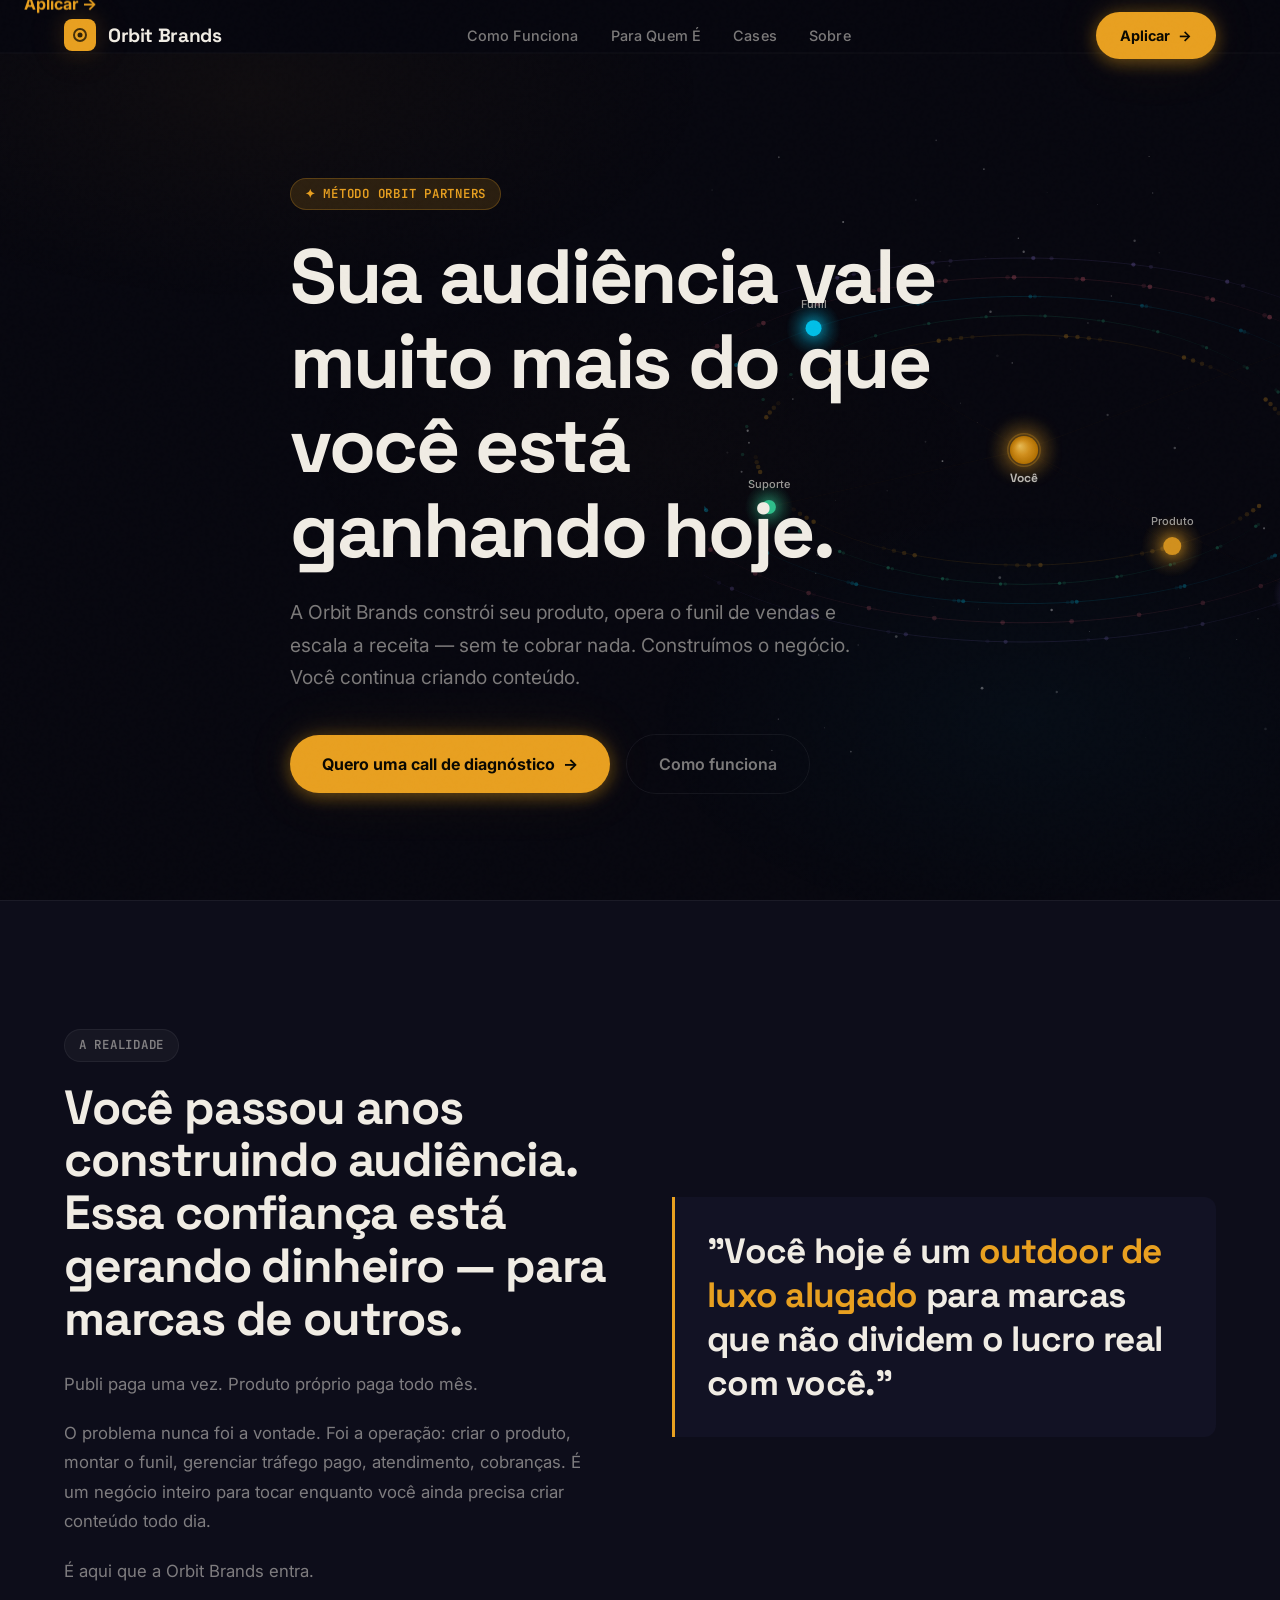
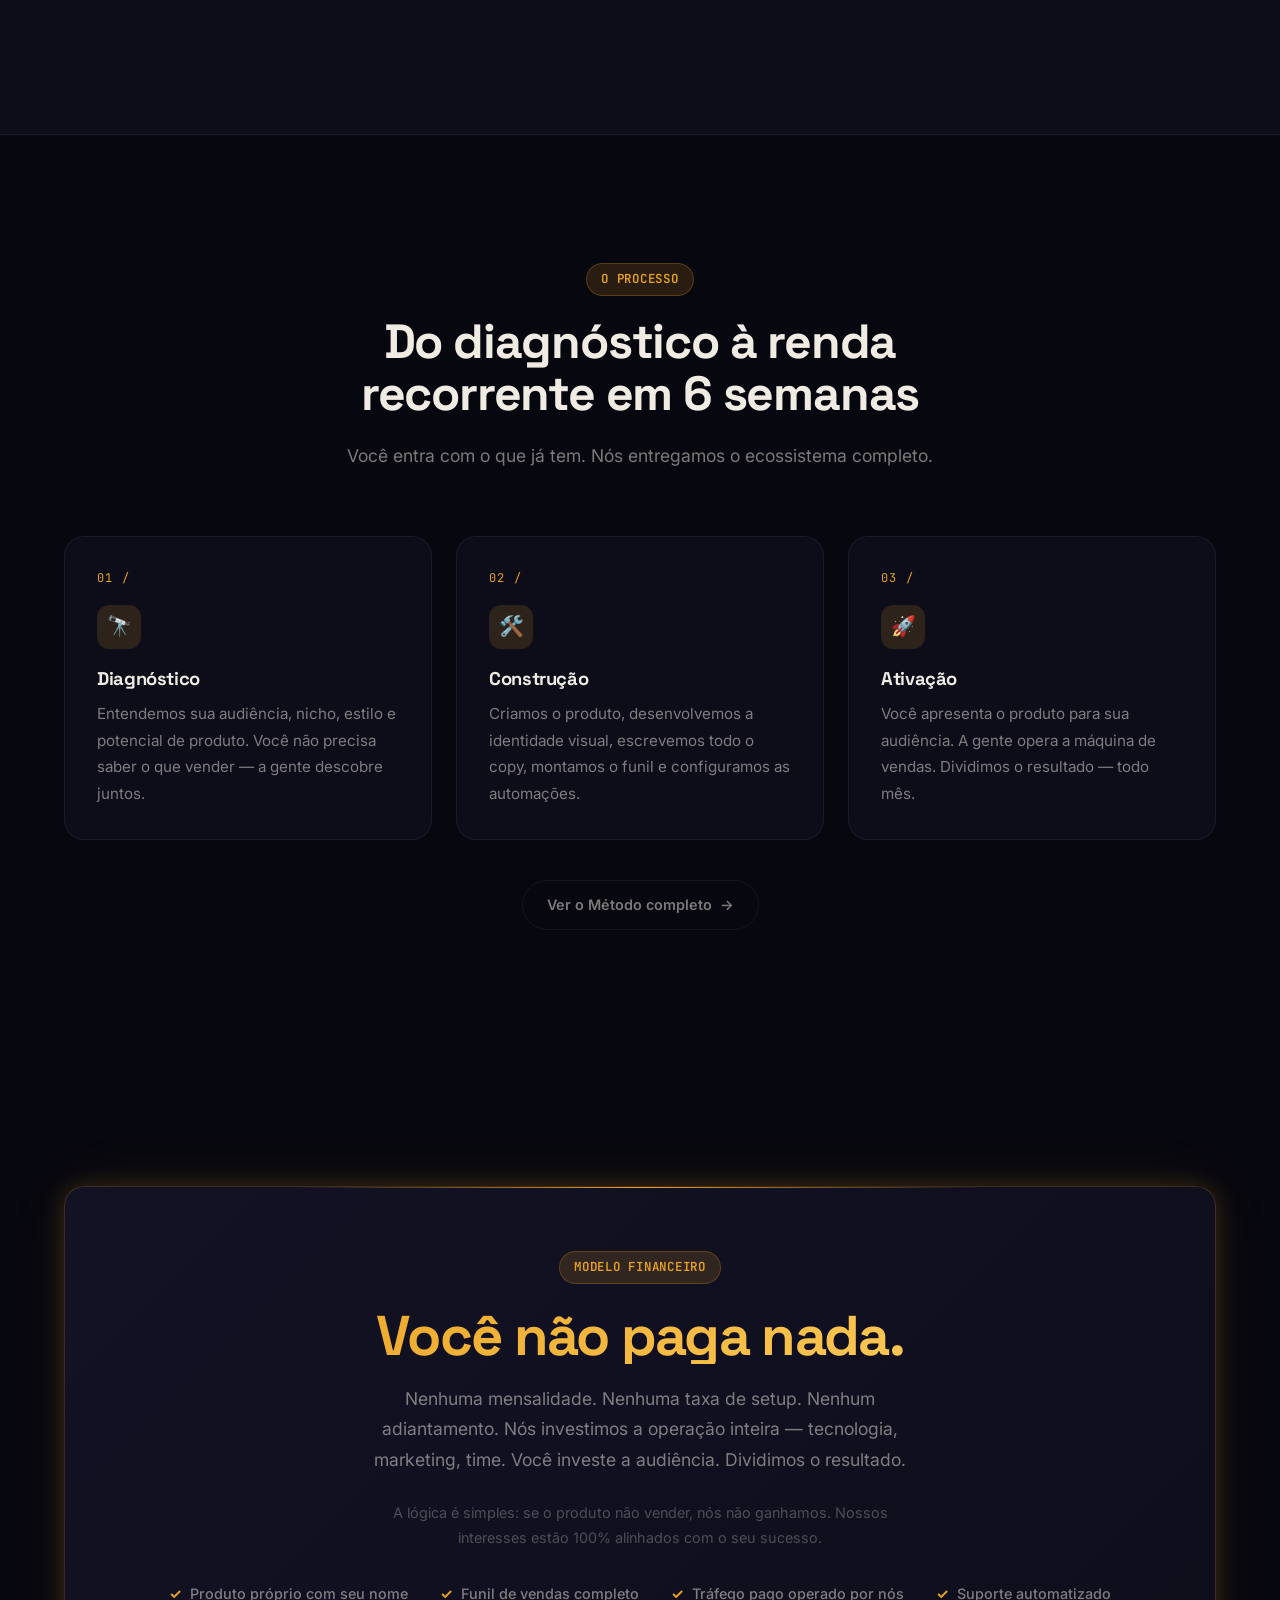
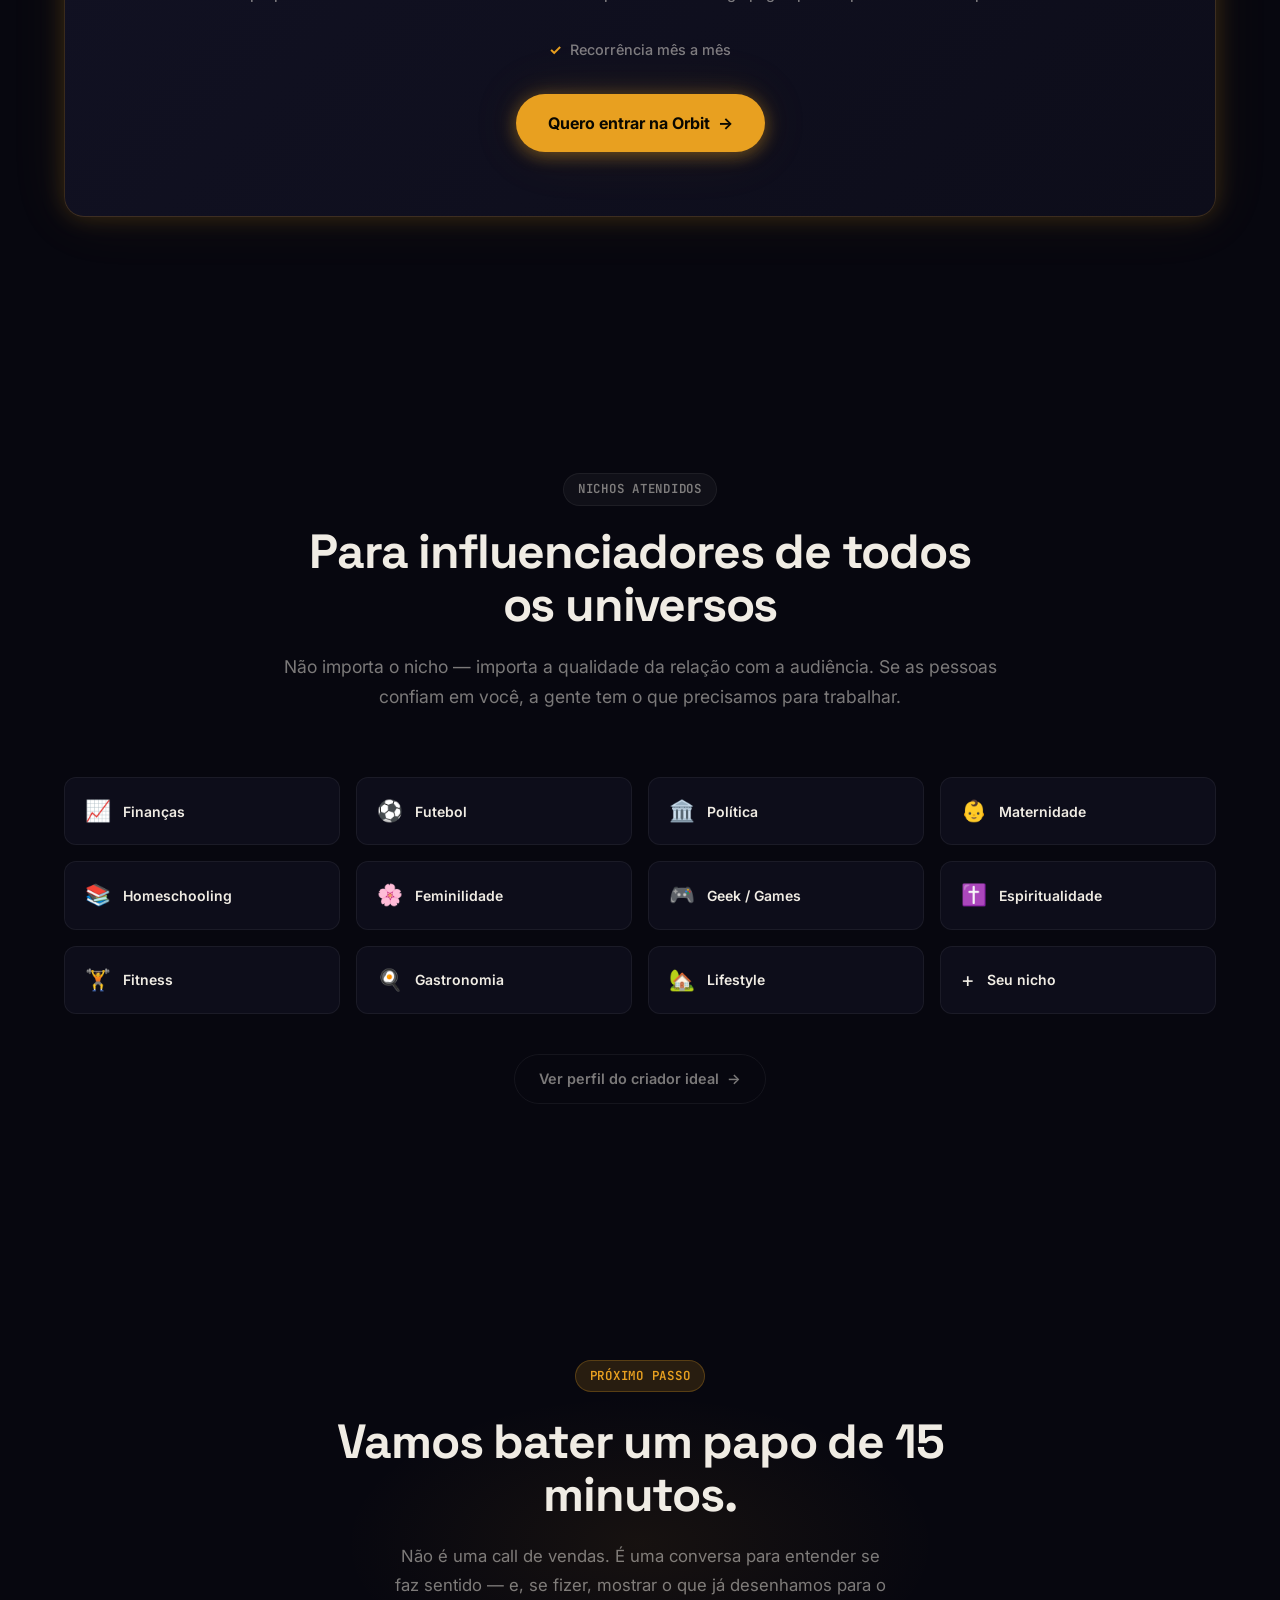
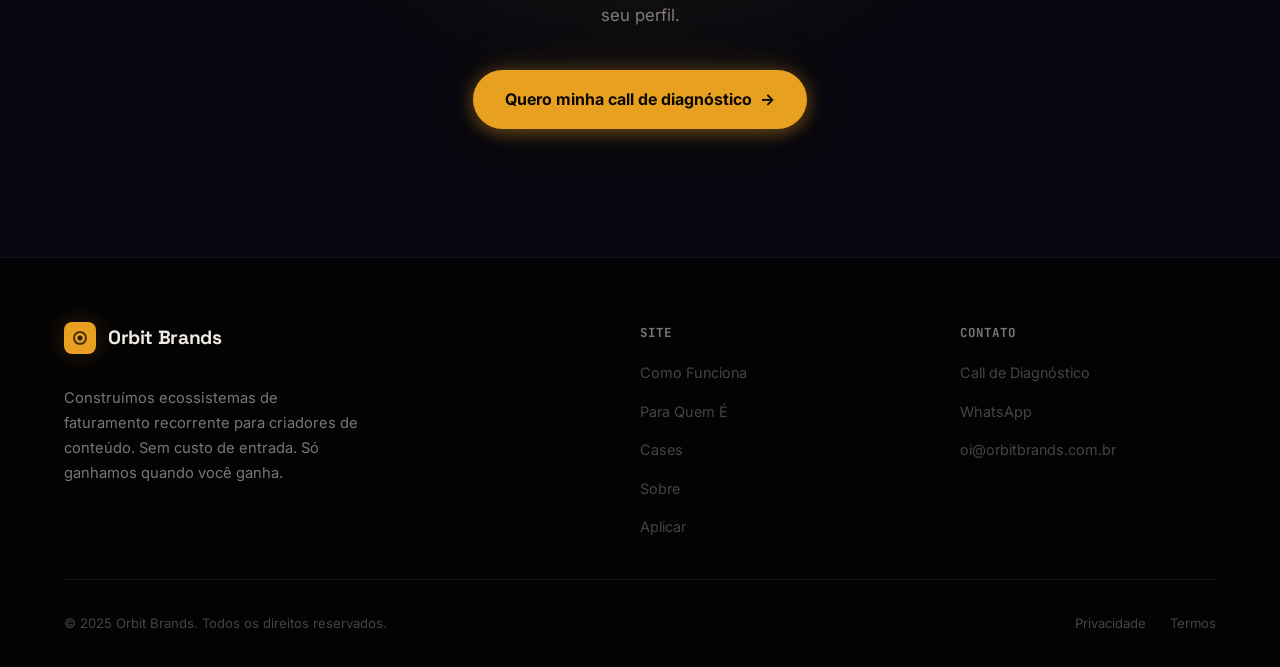
==== index.html @ 30faae79 "Initial commit: Orbit Brands website" ====
<!DOCTYPE html>
<html lang="pt-BR">
<head>
  <meta charset="UTF-8" />
  <meta name="viewport" content="width=device-width, initial-scale=1.0" />
  <title>Orbit Brands — Sua audiência virou um ecossistema de renda recorrente</title>
  <meta name="description" content="A Orbit Brands constrói o produto, opera o funil de vendas e escala sua receita — sem te cobrar nada. Só ganhamos quando você ganhar." />
  <link rel="stylesheet" href="assets/css/orbit.css" />
  <link rel="icon" type="image/svg+xml" href="data:image/svg+xml,%3Csvg xmlns='http://www.w3.org/2000/svg' viewBox='0 0 32 32'%3E%3Ccircle cx='16' cy='16' r='14' fill='%23e8a020'/%3E%3Ccircle cx='16' cy='16' r='7' fill='none' stroke='%230a0800' stroke-width='2'/%3E%3Ccircle cx='16' cy='16' r='3' fill='%230a0800'/%3E%3C/svg%3E" />
</head>
<body>

  <!-- ── Navigation ────────────────────────────────── -->
  <nav class="nav" role="navigation" aria-label="Navegação principal">
    <div class="nav__inner">
      <a href="index.html" class="nav__logo" aria-label="Orbit Brands">
        <div class="nav__logo-icon" aria-hidden="true"></div>
        Orbit Brands
      </a>

      <ul class="nav__links">
        <li><a href="como-funciona.html">Como Funciona</a></li>
        <li><a href="para-quem.html">Para Quem É</a></li>
        <li><a href="cases.html">Cases</a></li>
        <li><a href="sobre.html">Sobre</a></li>
      </ul>

      <div class="nav__cta">
        <a href="aplicacao.html" class="btn btn--primary btn--icon hide-mobile">
          Aplicar <span class="btn__arrow">→</span>
        </a>
        <button class="nav__burger" aria-label="Menu" aria-expanded="false">
          <span></span><span></span><span></span>
        </button>
      </div>
    </div>
  </nav>

  <!-- Mobile nav -->
  <nav class="nav__mobile" aria-label="Menu mobile">
    <a href="como-funciona.html">Como Funciona</a>
    <a href="para-quem.html">Para Quem É</a>
    <a href="cases.html">Cases</a>
    <a href="sobre.html">Sobre</a>
    <a href="aplicacao.html" style="color:var(--gold);font-weight:700;">Aplicar →</a>
  </nav>

  <!-- ── Hero ──────────────────────────────────────── -->
  <section class="hero" aria-labelledby="hero-heading">
    <canvas id="orbital-canvas" aria-hidden="true"></canvas>

    <div class="container">
      <div class="hero__content">
        <div class="hero__badge anim-float-1">
          <span class="badge badge--gold">✦ Método Orbit Partners</span>
        </div>

        <h1 id="hero-heading" class="anim-float-2">
          Sua audiência vale muito mais do que você está ganhando hoje.
        </h1>

        <p class="hero__sub anim-float-3">
          A Orbit Brands constrói seu produto, opera o funil de vendas e escala a receita — sem te cobrar nada. Construímos o negócio. Você continua criando conteúdo.
        </p>

        <div class="hero__cta anim-float-4">
          <a href="aplicacao.html" class="btn btn--primary btn--lg btn--icon">
            Quero uma call de diagnóstico <span class="btn__arrow">→</span>
          </a>
          <a href="como-funciona.html" class="btn btn--ghost btn--lg">
            Como funciona
          </a>
        </div>
      </div>
    </div>
  </section>

  <!-- ── Problema ───────────────────────────────────── -->
  <section class="section problem" aria-labelledby="problem-heading">
    <div class="container">
      <div class="problem__grid">
        <div class="problem__text reveal">
          <span class="badge badge--phase" style="margin-bottom:var(--sp-5);display:inline-flex;">A realidade</span>
          <h2 id="problem-heading">Você passou anos construindo audiência. Essa confiança está gerando dinheiro — para marcas de outros.</h2>
          <p style="margin-top:var(--sp-5);">Publi paga uma vez. Produto próprio paga todo mês.</p>
          <p>O problema nunca foi a vontade. Foi a operação: criar o produto, montar o funil, gerenciar tráfego pago, atendimento, cobranças. É um negócio inteiro para tocar enquanto você ainda precisa criar conteúdo todo dia.</p>
          <p>É aqui que a Orbit Brands entra.</p>
        </div>
        <div class="reveal reveal-delay-2">
          <blockquote class="problem__quote">
            "Você hoje é um <em>outdoor de luxo alugado</em> para marcas que não dividem o lucro real com você."
          </blockquote>
        </div>
      </div>
    </div>
  </section>

  <!-- ── Como funciona (3 passos) ──────────────────── -->
  <section class="section" aria-labelledby="steps-heading">
    <div class="container">
      <div class="section-header">
        <span class="badge badge--gold">O processo</span>
        <h2 id="steps-heading">Do diagnóstico à renda recorrente em 6 semanas</h2>
        <p>Você entra com o que já tem. Nós entregamos o ecossistema completo.</p>
      </div>

      <div class="steps__grid">
        <div class="step reveal">
          <span class="step__num">01 /</span>
          <div class="step__icon" aria-hidden="true">🔭</div>
          <h3>Diagnóstico</h3>
          <p>Entendemos sua audiência, nicho, estilo e potencial de produto. Você não precisa saber o que vender — a gente descobre juntos.</p>
        </div>
        <div class="step reveal reveal-delay-2">
          <span class="step__num">02 /</span>
          <div class="step__icon" aria-hidden="true">🛠️</div>
          <h3>Construção</h3>
          <p>Criamos o produto, desenvolvemos a identidade visual, escrevemos todo o copy, montamos o funil e configuramos as automações.</p>
        </div>
        <div class="step reveal reveal-delay-4">
          <span class="step__num">03 /</span>
          <div class="step__icon" aria-hidden="true">🚀</div>
          <h3>Ativação</h3>
          <p>Você apresenta o produto para sua audiência. A gente opera a máquina de vendas. Dividimos o resultado — todo mês.</p>
        </div>
      </div>

      <div style="text-align:center;margin-top:var(--sp-10);" class="reveal reveal-delay-3">
        <a href="como-funciona.html" class="btn btn--ghost btn--icon">
          Ver o Método completo <span class="btn__arrow">→</span>
        </a>
      </div>
    </div>
  </section>

  <!-- ── Modelo Zero ────────────────────────────────── -->
  <section class="section" aria-labelledby="model-heading">
    <div class="container">
      <div class="modelo-card reveal">
        <span class="badge badge--gold" style="margin-bottom:var(--sp-6);display:inline-flex;">Modelo financeiro</span>
        <div class="modelo-card__big gradient-text" id="model-heading">
          Você não paga nada.
        </div>
        <p>Nenhuma mensalidade. Nenhuma taxa de setup. Nenhum adiantamento. Nós investimos a operação inteira — tecnologia, marketing, time. Você investe a audiência. Dividimos o resultado.</p>
        <p style="color:var(--color-subtle);font-size:0.9rem;margin-top:var(--sp-3);">A lógica é simples: se o produto não vender, nós não ganhamos. Nossos interesses estão 100% alinhados com o seu sucesso.</p>

        <div class="modelo-card__items">
          <div class="modelo-item">Produto próprio com seu nome</div>
          <div class="modelo-item">Funil de vendas completo</div>
          <div class="modelo-item">Tráfego pago operado por nós</div>
          <div class="modelo-item">Suporte automatizado</div>
          <div class="modelo-item">Recorrência mês a mês</div>
        </div>

        <div style="margin-top:var(--sp-8);">
          <a href="aplicacao.html" class="btn btn--primary btn--lg btn--icon">
            Quero entrar na Orbit <span class="btn__arrow">→</span>
          </a>
        </div>
      </div>
    </div>
  </section>

  <!-- ── Nichos ─────────────────────────────────────── -->
  <section class="section" aria-labelledby="nichos-heading">
    <div class="container">
      <div class="section-header">
        <span class="badge badge--phase">Nichos atendidos</span>
        <h2 id="nichos-heading">Para influenciadores de todos os universos</h2>
        <p>Não importa o nicho — importa a qualidade da relação com a audiência. Se as pessoas confiam em você, a gente tem o que precisamos para trabalhar.</p>
      </div>

      <div class="nichos__grid">
        <div class="nicho reveal"><span class="nicho__icon">📈</span><span class="nicho__name">Finanças</span></div>
        <div class="nicho reveal reveal-delay-1"><span class="nicho__icon">⚽</span><span class="nicho__name">Futebol</span></div>
        <div class="nicho reveal reveal-delay-2"><span class="nicho__icon">🏛️</span><span class="nicho__name">Política</span></div>
        <div class="nicho reveal reveal-delay-3"><span class="nicho__icon">👶</span><span class="nicho__name">Maternidade</span></div>
        <div class="nicho reveal"><span class="nicho__icon">📚</span><span class="nicho__name">Homeschooling</span></div>
        <div class="nicho reveal reveal-delay-1"><span class="nicho__icon">🌸</span><span class="nicho__name">Feminilidade</span></div>
        <div class="nicho reveal reveal-delay-2"><span class="nicho__icon">🎮</span><span class="nicho__name">Geek / Games</span></div>
        <div class="nicho reveal reveal-delay-3"><span class="nicho__icon">✝️</span><span class="nicho__name">Espiritualidade</span></div>
        <div class="nicho reveal"><span class="nicho__icon">🏋️</span><span class="nicho__name">Fitness</span></div>
        <div class="nicho reveal reveal-delay-1"><span class="nicho__icon">🍳</span><span class="nicho__name">Gastronomia</span></div>
        <div class="nicho reveal reveal-delay-2"><span class="nicho__icon">🏡</span><span class="nicho__name">Lifestyle</span></div>
        <div class="nicho reveal reveal-delay-3"><span class="nicho__icon">+</span><span class="nicho__name">Seu nicho</span></div>
      </div>

      <div style="text-align:center;margin-top:var(--sp-10);" class="reveal">
        <a href="para-quem.html" class="btn btn--ghost btn--icon">
          Ver perfil do criador ideal <span class="btn__arrow">→</span>
        </a>
      </div>
    </div>
  </section>

  <!-- ── CTA Final ──────────────────────────────────── -->
  <section class="cta-section" aria-labelledby="cta-heading">
    <div class="container">
      <div class="reveal">
        <span class="badge badge--gold" style="margin-bottom:var(--sp-6);display:inline-flex;">Próximo passo</span>
        <h2 id="cta-heading">Vamos bater um papo de 15 minutos.</h2>
        <p>Não é uma call de vendas. É uma conversa para entender se faz sentido — e, se fizer, mostrar o que já desenhamos para o seu perfil.</p>
        <a href="aplicacao.html" class="btn btn--primary btn--lg btn--icon">
          Quero minha call de diagnóstico <span class="btn__arrow">→</span>
        </a>
      </div>
    </div>
  </section>

  <!-- ── Footer ─────────────────────────────────────── -->
  <footer class="footer" role="contentinfo">
    <div class="container">
      <div class="footer__grid">
        <div class="footer__brand">
          <a href="index.html" class="nav__logo" style="margin-bottom:var(--sp-4);display:inline-flex;">
            <div class="nav__logo-icon" aria-hidden="true"></div>
            Orbit Brands
          </a>
          <p>Construímos ecossistemas de faturamento recorrente para criadores de conteúdo. Sem custo de entrada. Só ganhamos quando você ganha.</p>
        </div>
        <div>
          <p class="footer__col-title">Site</p>
          <ul class="footer__links">
            <li><a href="como-funciona.html">Como Funciona</a></li>
            <li><a href="para-quem.html">Para Quem É</a></li>
            <li><a href="cases.html">Cases</a></li>
            <li><a href="sobre.html">Sobre</a></li>
            <li><a href="aplicacao.html">Aplicar</a></li>
          </ul>
        </div>
        <div>
          <p class="footer__col-title">Contato</p>
          <ul class="footer__links">
            <li><a href="aplicacao.html">Call de Diagnóstico</a></li>
            <li><a href="https://wa.me/5511999999999" target="_blank" rel="noopener">WhatsApp</a></li>
            <li><a href="mailto:oi@orbitbrands.com.br">oi@orbitbrands.com.br</a></li>
          </ul>
        </div>
      </div>

      <div class="footer__bottom">
        <p class="footer__copy">© 2025 Orbit Brands. Todos os direitos reservados.</p>
        <div class="footer__legal">
          <a href="#">Privacidade</a>
          <a href="#">Termos</a>
        </div>
      </div>
    </div>
  </footer>

  <script src="assets/js/orbit.js"></script>
  <script src="assets/js/orbital-diagram.js"></script>
</body>
</html>
---- assets/css/orbit.css ----
/* ============================================================
   ORBIT BRANDS — Design System
   Premium dark space aesthetic
   ============================================================ */

@import url('https://fonts.googleapis.com/css2?family=Space+Grotesk:wght@400;500;600;700;800&family=Inter:wght@400;500;600&family=JetBrains+Mono:wght@400;500&display=swap');

/* ── CSS Variables ─────────────────────────────────────── */
:root {
  /* Colors */
  --color-void:       #030306;
  --color-bg:         #07070f;
  --color-surface:    #0d0d1a;
  --color-surface-2:  #121224;
  --color-border:     rgba(255,255,255,0.06);
  --color-border-hover: rgba(255,255,255,0.12);

  --color-text:       #f0ece4;
  --color-muted:      rgba(240,236,228,0.50);
  --color-subtle:     rgba(240,236,228,0.28);

  /* Accents */
  --gold:             #e8a020;
  --gold-dim:         rgba(232,160,32,0.15);
  --gold-glow:        rgba(232,160,32,0.25);
  --cyan:             #00d4ff;
  --cyan-dim:         rgba(0,212,255,0.10);

  /* Typography */
  --font-display:     'Space Grotesk', sans-serif;
  --font-body:        'Inter', sans-serif;
  --font-mono:        'JetBrains Mono', monospace;

  /* Spacing */
  --sp-1: 4px;
  --sp-2: 8px;
  --sp-3: 12px;
  --sp-4: 16px;
  --sp-5: 20px;
  --sp-6: 24px;
  --sp-8: 32px;
  --sp-10: 40px;
  --sp-12: 48px;
  --sp-16: 64px;
  --sp-20: 80px;
  --sp-24: 96px;
  --sp-32: 128px;

  /* Radius */
  --r-sm: 6px;
  --r-md: 12px;
  --r-lg: 20px;
  --r-full: 9999px;

  /* Shadows */
  --shadow-sm:  0 1px 3px rgba(0,0,0,0.5), 0 1px 2px rgba(0,0,0,0.4);
  --shadow-md:  0 4px 20px rgba(0,0,0,0.6), 0 2px 6px rgba(0,0,0,0.4);
  --shadow-lg:  0 20px 60px rgba(0,0,0,0.7), 0 8px 20px rgba(0,0,0,0.5);
  --shadow-gold: 0 0 24px rgba(232,160,32,0.20), 0 0 60px rgba(232,160,32,0.08);
  --shadow-cyan: 0 0 20px rgba(0,212,255,0.15);

  /* Transitions */
  --ease-out:    cubic-bezier(0.0, 0.0, 0.2, 1);
  --ease-in-out: cubic-bezier(0.4, 0, 0.2, 1);
  --ease-spring: cubic-bezier(0.34, 1.56, 0.64, 1);
  --t-fast:  150ms var(--ease-in-out);
  --t-base:  250ms var(--ease-in-out);
  --t-slow:  400ms var(--ease-out);

  /* Layout */
  --container: 1200px;
  --nav-h: 72px;
}

/* ── Reset ─────────────────────────────────────────────── */
*, *::before, *::after { box-sizing: border-box; margin: 0; padding: 0; }

html {
  scroll-behavior: smooth;
  -webkit-font-smoothing: antialiased;
  -moz-osx-font-smoothing: grayscale;
}

body {
  font-family: var(--font-body);
  font-size: 16px;
  line-height: 1.65;
  color: var(--color-text);
  background: var(--color-bg);
  overflow-x: hidden;
  min-height: 100vh;
}

/* Custom Scrollbar */
::-webkit-scrollbar { width: 6px; }
::-webkit-scrollbar-track { background: var(--color-bg); }
::-webkit-scrollbar-thumb { background: rgba(232,160,32,0.30); border-radius: var(--r-full); }
::-webkit-scrollbar-thumb:hover { background: rgba(232,160,32,0.50); }

/* Selection */
::selection { background: var(--gold-dim); color: var(--gold); }

/* ── Grain Texture ─────────────────────────────────────── */
body::before {
  content: '';
  position: fixed;
  inset: 0;
  background-image: url("data:image/svg+xml,%3Csvg viewBox='0 0 256 256' xmlns='http://www.w3.org/2000/svg'%3E%3Cfilter id='n'%3E%3CfeTurbulence type='fractalNoise' baseFrequency='0.85' numOctaves='4' stitchTiles='stitch'/%3E%3C/filter%3E%3Crect width='100%25' height='100%25' filter='url(%23n)' opacity='0.035'/%3E%3C/svg%3E");
  pointer-events: none;
  z-index: 9999;
  opacity: 0.4;
}

/* Ambient mesh background */
body::after {
  content: '';
  position: fixed;
  inset: 0;
  background:
    radial-gradient(ellipse 60% 40% at 20% 10%, rgba(232,160,32,0.04) 0%, transparent 60%),
    radial-gradient(ellipse 50% 40% at 80% 80%, rgba(0,212,255,0.03) 0%, transparent 60%),
    radial-gradient(ellipse 40% 30% at 50% 50%, rgba(232,160,32,0.02) 0%, transparent 70%);
  pointer-events: none;
  z-index: 0;
}

/* ── Typography ────────────────────────────────────────── */
h1, h2, h3, h4, h5 {
  font-family: var(--font-display);
  font-weight: 700;
  line-height: 1.10;
  letter-spacing: -0.02em;
  color: var(--color-text);
}

h1 { font-size: clamp(2.4rem, 5.5vw, 4.5rem); letter-spacing: -0.03em; }
h2 { font-size: clamp(1.8rem, 4vw, 3rem); letter-spacing: -0.025em; }
h3 { font-size: clamp(1.3rem, 2.5vw, 1.75rem); }
h4 { font-size: 1.125rem; font-weight: 600; }

p { color: var(--color-muted); line-height: 1.75; }

a { color: inherit; text-decoration: none; }

/* ── Layout Utilities ──────────────────────────────────── */
.container {
  max-width: var(--container);
  margin: 0 auto;
  padding: 0 var(--sp-6);
}

@media (max-width: 640px) {
  .container { padding: 0 var(--sp-4); }
}

.section {
  padding: var(--sp-32) 0;
  position: relative;
  z-index: 1;
}

.section--lg { padding: calc(var(--sp-32) * 1.5) 0; }

.text-center { text-align: center; }
.text-gold { color: var(--gold); }
.text-cyan { color: var(--cyan); }
.text-muted { color: var(--color-muted); }

/* ── Navigation ────────────────────────────────────────── */
.nav {
  position: fixed;
  top: 0;
  left: 0;
  right: 0;
  z-index: 1000;
  height: var(--nav-h);
  display: flex;
  align-items: center;
  transition: background var(--t-slow), border-color var(--t-slow), backdrop-filter var(--t-slow);
  border-bottom: 1px solid transparent;
}

.nav.scrolled {
  background: rgba(7,7,15,0.85);
  backdrop-filter: blur(20px) saturate(180%);
  -webkit-backdrop-filter: blur(20px) saturate(180%);
  border-color: var(--color-border);
}

.nav__inner {
  display: flex;
  align-items: center;
  justify-content: space-between;
  width: 100%;
  max-width: var(--container);
  margin: 0 auto;
  padding: 0 var(--sp-6);
}

.nav__logo {
  display: flex;
  align-items: center;
  gap: var(--sp-3);
  font-family: var(--font-display);
  font-weight: 800;
  font-size: 1.2rem;
  letter-spacing: -0.02em;
  color: var(--color-text);
  transition: opacity var(--t-fast);
}

.nav__logo:hover { opacity: 0.8; }

.nav__logo-icon {
  width: 32px;
  height: 32px;
  background: var(--gold);
  border-radius: 8px;
  display: flex;
  align-items: center;
  justify-content: center;
  box-shadow: var(--shadow-gold);
  position: relative;
  overflow: hidden;
}

.nav__logo-icon::after {
  content: '';
  position: absolute;
  width: 14px;
  height: 14px;
  border: 2px solid rgba(0,0,0,0.7);
  border-radius: 50%;
  top: 50%;
  left: 50%;
  transform: translate(-50%, -50%);
}

.nav__logo-icon::before {
  content: '';
  position: absolute;
  width: 5px;
  height: 5px;
  background: rgba(0,0,0,0.8);
  border-radius: 50%;
  top: 50%;
  left: 50%;
  transform: translate(-50%, -50%);
  z-index: 1;
}

.nav__links {
  display: flex;
  align-items: center;
  gap: var(--sp-8);
  list-style: none;
}

@media (max-width: 768px) {
  .nav__links { display: none; }
}

.nav__links a {
  font-size: 0.9rem;
  font-weight: 500;
  color: var(--color-muted);
  transition: color var(--t-fast);
  letter-spacing: 0.01em;
}

.nav__links a:hover { color: var(--color-text); }
.nav__links a.active { color: var(--color-text); }

.nav__cta {
  display: flex;
  align-items: center;
  gap: var(--sp-4);
}

/* Mobile menu toggle */
.nav__burger {
  display: none;
  flex-direction: column;
  gap: 5px;
  cursor: pointer;
  padding: var(--sp-2);
  background: none;
  border: none;
}

.nav__burger span {
  display: block;
  width: 22px;
  height: 2px;
  background: var(--color-text);
  border-radius: var(--r-full);
  transition: all var(--t-base);
}

@media (max-width: 768px) {
  .nav__burger { display: flex; }
}

/* Mobile nav */
.nav__mobile {
  position: fixed;
  top: var(--nav-h);
  left: 0;
  right: 0;
  background: rgba(7,7,15,0.98);
  backdrop-filter: blur(20px);
  border-bottom: 1px solid var(--color-border);
  padding: var(--sp-6);
  display: flex;
  flex-direction: column;
  gap: var(--sp-4);
  z-index: 999;
  transform: translateY(-105%);
  transition: transform var(--t-base);
}

.nav__mobile.open { transform: translateY(0); }

.nav__mobile a {
  font-size: 1rem;
  font-weight: 500;
  color: var(--color-muted);
  padding: var(--sp-3) 0;
  border-bottom: 1px solid var(--color-border);
  transition: color var(--t-fast);
}

.nav__mobile a:last-child { border-bottom: none; }
.nav__mobile a:hover { color: var(--color-text); }

/* ── Buttons ───────────────────────────────────────────── */
.btn {
  display: inline-flex;
  align-items: center;
  gap: var(--sp-2);
  padding: 12px 24px;
  border-radius: var(--r-full);
  font-family: var(--font-body);
  font-size: 0.9rem;
  font-weight: 600;
  cursor: pointer;
  border: none;
  text-decoration: none;
  transition: all var(--t-base);
  white-space: nowrap;
  position: relative;
  overflow: hidden;
}

.btn::after {
  content: '';
  position: absolute;
  inset: 0;
  background: rgba(255,255,255,0);
  transition: background var(--t-fast);
}

.btn:hover::after { background: rgba(255,255,255,0.05); }

.btn--primary {
  background: var(--gold);
  color: #0a0800;
  font-weight: 700;
  box-shadow: var(--shadow-gold), 0 4px 16px rgba(232,160,32,0.30);
}

.btn--primary:hover {
  transform: translateY(-1px);
  box-shadow: var(--shadow-gold), 0 8px 28px rgba(232,160,32,0.40);
}

.btn--primary:active { transform: translateY(0); }

.btn--ghost {
  background: transparent;
  color: var(--color-muted);
  border: 1px solid var(--color-border);
}

.btn--ghost:hover {
  color: var(--color-text);
  border-color: var(--color-border-hover);
  background: rgba(255,255,255,0.03);
}

.btn--lg {
  padding: 16px 32px;
  font-size: 1rem;
  border-radius: var(--r-full);
}

.btn--icon {
  display: inline-flex;
  align-items: center;
  gap: 8px;
}

.btn__arrow {
  display: inline-block;
  transition: transform var(--t-base);
}

.btn:hover .btn__arrow { transform: translateX(4px); }

/* ── Tags / Badges ─────────────────────────────────────── */
.badge {
  display: inline-flex;
  align-items: center;
  gap: var(--sp-2);
  padding: 5px 14px;
  border-radius: var(--r-full);
  font-size: 0.78rem;
  font-weight: 600;
  letter-spacing: 0.06em;
  text-transform: uppercase;
  font-family: var(--font-mono);
}

.badge--gold {
  background: var(--gold-dim);
  color: var(--gold);
  border: 1px solid rgba(232,160,32,0.25);
}

.badge--cyan {
  background: var(--cyan-dim);
  color: var(--cyan);
  border: 1px solid rgba(0,212,255,0.20);
}

.badge--phase {
  background: rgba(255,255,255,0.04);
  color: var(--color-muted);
  border: 1px solid var(--color-border);
}

/* ── Cards ─────────────────────────────────────────────── */
.card {
  background: var(--color-surface);
  border: 1px solid var(--color-border);
  border-radius: var(--r-lg);
  padding: var(--sp-8);
  position: relative;
  overflow: hidden;
  transition: all var(--t-base);
}

.card::before {
  content: '';
  position: absolute;
  inset: 0;
  background: linear-gradient(135deg, rgba(255,255,255,0.02) 0%, transparent 60%);
  pointer-events: none;
}

.card:hover {
  border-color: var(--color-border-hover);
  transform: translateY(-2px);
  box-shadow: var(--shadow-md);
}

.card--gold:hover {
  border-color: rgba(232,160,32,0.25);
  box-shadow: var(--shadow-gold);
}

/* ── Section Headers ───────────────────────────────────── */
.section-header {
  text-align: center;
  max-width: 720px;
  margin: 0 auto var(--sp-16);
}

.section-header .badge {
  margin-bottom: var(--sp-5);
}

.section-header h2 { margin-bottom: var(--sp-5); }
.section-header p { font-size: 1.1rem; }

/* ── Divider ───────────────────────────────────────────── */
.divider {
  border: none;
  border-top: 1px solid var(--color-border);
  margin: 0;
}

/* ── Gradient Text ─────────────────────────────────────── */
.gradient-text {
  background: linear-gradient(135deg, var(--gold) 0%, #ffd060 50%, var(--gold) 100%);
  -webkit-background-clip: text;
  -webkit-text-fill-color: transparent;
  background-clip: text;
  background-size: 200% auto;
}

.gradient-text-cyan {
  background: linear-gradient(135deg, var(--cyan) 0%, #80eeff 100%);
  -webkit-background-clip: text;
  -webkit-text-fill-color: transparent;
  background-clip: text;
}

/* ── Hero Section ──────────────────────────────────────── */
.hero {
  min-height: 100svh;
  display: flex;
  align-items: center;
  padding-top: var(--nav-h);
  overflow: hidden;
  position: relative;
  z-index: 1;
}

.hero__content {
  max-width: 700px;
  position: relative;
  z-index: 2;
}

.hero__badge {
  margin-bottom: var(--sp-6);
}

.hero h1 {
  margin-bottom: var(--sp-6);
  font-size: clamp(2.8rem, 6vw, 5rem);
}

.hero__sub {
  font-size: clamp(1rem, 2vw, 1.2rem);
  color: var(--color-muted);
  margin-bottom: var(--sp-10);
  max-width: 580px;
  line-height: 1.7;
}

.hero__cta {
  display: flex;
  align-items: center;
  gap: var(--sp-4);
  flex-wrap: wrap;
}

/* ── Canvas orbital ────────────────────────────────────── */
#orbital-canvas {
  position: absolute;
  right: -5%;
  top: 50%;
  transform: translateY(-50%);
  width: clamp(400px, 50vw, 700px);
  height: clamp(400px, 50vw, 700px);
  z-index: 1;
  opacity: 0.9;
}

@media (max-width: 1024px) {
  #orbital-canvas {
    right: -20%;
    opacity: 0.35;
    width: 500px;
    height: 500px;
  }

  .hero__content { max-width: 100%; }
}

@media (max-width: 640px) {
  #orbital-canvas { right: -40%; }
}

/* ── Scroll Reveal ─────────────────────────────────────── */
.reveal {
  opacity: 0;
  transform: translateY(32px);
  transition: opacity 0.7s var(--ease-out), transform 0.7s var(--ease-out);
}

.reveal.visible {
  opacity: 1;
  transform: translateY(0);
}

.reveal-delay-1 { transition-delay: 80ms; }
.reveal-delay-2 { transition-delay: 160ms; }
.reveal-delay-3 { transition-delay: 240ms; }
.reveal-delay-4 { transition-delay: 320ms; }
.reveal-delay-5 { transition-delay: 400ms; }

/* ── Problem Section ───────────────────────────────────── */
.problem {
  background: var(--color-surface);
  border-top: 1px solid var(--color-border);
  border-bottom: 1px solid var(--color-border);
}

.problem__grid {
  display: grid;
  grid-template-columns: 1fr 1fr;
  gap: var(--sp-16);
  align-items: center;
}

@media (max-width: 768px) {
  .problem__grid { grid-template-columns: 1fr; gap: var(--sp-10); }
}

.problem__text h2 { margin-bottom: var(--sp-6); }
.problem__text p { margin-bottom: var(--sp-5); font-size: 1.05rem; }

.problem__quote {
  font-family: var(--font-display);
  font-size: clamp(1.5rem, 3vw, 2.2rem);
  font-weight: 700;
  line-height: 1.25;
  color: var(--color-text);
  letter-spacing: -0.02em;
  padding: var(--sp-8);
  border-left: 3px solid var(--gold);
  background: var(--color-surface-2);
  border-radius: 0 var(--r-md) var(--r-md) 0;
}

.problem__quote em {
  font-style: normal;
  color: var(--gold);
}

/* ── Steps / How it works ──────────────────────────────── */
.steps__grid {
  display: grid;
  grid-template-columns: repeat(3, 1fr);
  gap: var(--sp-6);
}

@media (max-width: 768px) {
  .steps__grid { grid-template-columns: 1fr; }
}

.step {
  background: var(--color-surface);
  border: 1px solid var(--color-border);
  border-radius: var(--r-lg);
  padding: var(--sp-8);
  position: relative;
  overflow: hidden;
  transition: all var(--t-base);
}

.step::before {
  content: '';
  position: absolute;
  top: 0;
  left: 0;
  right: 0;
  height: 1px;
  background: linear-gradient(90deg, transparent, var(--gold-glow), transparent);
  opacity: 0;
  transition: opacity var(--t-base);
}

.step:hover { border-color: rgba(232,160,32,0.20); transform: translateY(-3px); }
.step:hover::before { opacity: 1; }

.step__num {
  font-family: var(--font-mono);
  font-size: 0.75rem;
  color: var(--gold);
  letter-spacing: 0.1em;
  margin-bottom: var(--sp-4);
  display: block;
}

.step__icon {
  width: 44px;
  height: 44px;
  border-radius: var(--r-md);
  background: var(--gold-dim);
  display: flex;
  align-items: center;
  justify-content: center;
  margin-bottom: var(--sp-5);
  font-size: 20px;
}

.step h3 { font-size: 1.15rem; margin-bottom: var(--sp-3); }
.step p { font-size: 0.95rem; }

/* ── Modelo Zero / Financial Model ────────────────────── */
.modelo-card {
  background: linear-gradient(135deg, var(--color-surface-2) 0%, var(--color-surface) 100%);
  border: 1px solid rgba(232,160,32,0.20);
  border-radius: var(--r-lg);
  padding: var(--sp-16) var(--sp-20);
  text-align: center;
  position: relative;
  overflow: hidden;
  box-shadow: var(--shadow-gold);
}

@media (max-width: 768px) {
  .modelo-card { padding: var(--sp-10) var(--sp-6); }
}

.modelo-card::before {
  content: '';
  position: absolute;
  top: 0; left: 50%;
  transform: translateX(-50%);
  width: 60%;
  height: 1px;
  background: linear-gradient(90deg, transparent, var(--gold), transparent);
}

.modelo-card__big {
  font-family: var(--font-display);
  font-size: clamp(2rem, 5vw, 3.5rem);
  font-weight: 800;
  letter-spacing: -0.03em;
  line-height: 1;
  margin-bottom: var(--sp-5);
}

.modelo-card p { font-size: 1.1rem; max-width: 560px; margin: 0 auto var(--sp-6); }

.modelo-card__items {
  display: flex;
  justify-content: center;
  gap: var(--sp-8);
  flex-wrap: wrap;
  margin-top: var(--sp-8);
}

.modelo-item {
  display: flex;
  align-items: center;
  gap: var(--sp-2);
  font-size: 0.9rem;
  font-weight: 500;
  color: var(--color-muted);
}

.modelo-item::before {
  content: '✓';
  color: var(--gold);
  font-weight: 700;
}

/* ── Nichos Grid ───────────────────────────────────────── */
.nichos__grid {
  display: grid;
  grid-template-columns: repeat(4, 1fr);
  gap: var(--sp-4);
}

@media (max-width: 1024px) {
  .nichos__grid { grid-template-columns: repeat(3, 1fr); }
}

@media (max-width: 640px) {
  .nichos__grid { grid-template-columns: repeat(2, 1fr); }
}

.nicho {
  display: flex;
  align-items: center;
  gap: var(--sp-3);
  padding: var(--sp-4) var(--sp-5);
  background: var(--color-surface);
  border: 1px solid var(--color-border);
  border-radius: var(--r-md);
  transition: all var(--t-base);
  cursor: default;
}

.nicho:hover {
  background: var(--color-surface-2);
  border-color: var(--color-border-hover);
  transform: translateY(-2px);
}

.nicho__icon { font-size: 1.3rem; flex-shrink: 0; }

.nicho__name {
  font-size: 0.875rem;
  font-weight: 600;
  color: var(--color-text);
}

/* ── Phases (Como Funciona) ────────────────────────────── */
.phases {
  position: relative;
}

.phases__timeline {
  display: flex;
  flex-direction: column;
  gap: var(--sp-4);
  position: relative;
}

.phases__timeline::before {
  content: '';
  position: absolute;
  left: 23px;
  top: 0;
  bottom: 0;
  width: 2px;
  background: linear-gradient(to bottom, var(--gold-dim) 0%, rgba(232,160,32,0.05) 100%);
}

@media (max-width: 768px) {
  .phases__timeline::before { left: 19px; }
}

.phase {
  display: grid;
  grid-template-columns: 48px 1fr;
  gap: var(--sp-6);
  position: relative;
  z-index: 1;
}

.phase__num-wrap {
  display: flex;
  flex-direction: column;
  align-items: center;
}

.phase__circle {
  width: 48px;
  height: 48px;
  border-radius: 50%;
  background: var(--color-surface);
  border: 2px solid var(--color-border);
  display: flex;
  align-items: center;
  justify-content: center;
  font-family: var(--font-mono);
  font-size: 0.8rem;
  font-weight: 700;
  color: var(--color-muted);
  flex-shrink: 0;
  transition: all var(--t-base);
  position: relative;
}

.phase.active .phase__circle,
.phase:hover .phase__circle {
  border-color: var(--gold);
  color: var(--gold);
  background: var(--gold-dim);
  box-shadow: var(--shadow-gold);
}

.phase__card {
  background: var(--color-surface);
  border: 1px solid var(--color-border);
  border-radius: var(--r-lg);
  padding: var(--sp-6) var(--sp-8);
  cursor: pointer;
  transition: all var(--t-base);
  overflow: hidden;
}

.phase__card:hover,
.phase.active .phase__card {
  border-color: rgba(232,160,32,0.20);
  box-shadow: var(--shadow-gold);
}

.phase__header {
  display: flex;
  align-items: center;
  justify-content: space-between;
  gap: var(--sp-4);
}

.phase__meta {
  font-family: var(--font-mono);
  font-size: 0.72rem;
  letter-spacing: 0.08em;
  color: var(--gold);
  text-transform: uppercase;
  margin-bottom: var(--sp-2);
}

.phase__title {
  font-family: var(--font-display);
  font-size: 1.2rem;
  font-weight: 700;
  color: var(--color-text);
  letter-spacing: -0.01em;
}

.phase__toggle {
  font-size: 1.2rem;
  color: var(--color-muted);
  transition: transform var(--t-base), color var(--t-base);
  flex-shrink: 0;
}

.phase.active .phase__toggle {
  transform: rotate(180deg);
  color: var(--gold);
}

.phase__body {
  max-height: 0;
  overflow: hidden;
  transition: max-height 0.4s var(--ease-out), opacity 0.3s var(--ease-out), padding 0.3s;
  opacity: 0;
}

.phase.active .phase__body {
  max-height: 600px;
  opacity: 1;
  padding-top: var(--sp-5);
}

.phase__body-inner {
  display: grid;
  grid-template-columns: 1fr 1fr;
  gap: var(--sp-6);
  border-top: 1px solid var(--color-border);
  padding-top: var(--sp-5);
}

@media (max-width: 640px) {
  .phase__body-inner { grid-template-columns: 1fr; }
}

.phase__col-title {
  font-size: 0.78rem;
  font-weight: 700;
  letter-spacing: 0.06em;
  text-transform: uppercase;
  color: var(--gold);
  margin-bottom: var(--sp-3);
  font-family: var(--font-mono);
}

.phase__list {
  list-style: none;
  display: flex;
  flex-direction: column;
  gap: var(--sp-2);
}

.phase__list li {
  font-size: 0.9rem;
  color: var(--color-muted);
  display: flex;
  align-items: flex-start;
  gap: var(--sp-2);
  line-height: 1.5;
}

.phase__list li::before {
  content: '→';
  color: var(--gold);
  flex-shrink: 0;
  margin-top: 1px;
}

.phase__deliverables {
  margin-top: var(--sp-4);
  padding: var(--sp-4);
  background: var(--color-surface-2);
  border-radius: var(--r-md);
  border: 1px solid var(--color-border);
}

.phase__deliverables-title {
  font-size: 0.75rem;
  font-weight: 700;
  letter-spacing: 0.06em;
  text-transform: uppercase;
  color: var(--cyan);
  font-family: var(--font-mono);
  margin-bottom: var(--sp-2);
}

.phase__tags {
  display: flex;
  flex-wrap: wrap;
  gap: var(--sp-2);
}

.phase__tag {
  font-size: 0.78rem;
  padding: 3px 10px;
  background: var(--cyan-dim);
  color: var(--cyan);
  border-radius: var(--r-full);
  border: 1px solid rgba(0,212,255,0.15);
  font-family: var(--font-mono);
}

/* ── Para Quem É ───────────────────────────────────────── */
.ideal__grid {
  display: grid;
  grid-template-columns: 1fr 1fr;
  gap: var(--sp-6);
}

@media (max-width: 768px) {
  .ideal__grid { grid-template-columns: 1fr; }
}

.ideal__yes {
  background: var(--color-surface);
  border: 1px solid rgba(232,160,32,0.15);
  border-radius: var(--r-lg);
  padding: var(--sp-8);
}

.ideal__no {
  background: var(--color-surface);
  border: 1px solid var(--color-border);
  border-radius: var(--r-lg);
  padding: var(--sp-8);
}

.ideal__label {
  font-family: var(--font-mono);
  font-size: 0.78rem;
  font-weight: 700;
  letter-spacing: 0.1em;
  text-transform: uppercase;
  margin-bottom: var(--sp-5);
}

.ideal__yes .ideal__label { color: var(--gold); }
.ideal__no .ideal__label { color: var(--color-muted); }

.ideal__list {
  list-style: none;
  display: flex;
  flex-direction: column;
  gap: var(--sp-3);
}

.ideal__list li {
  display: flex;
  align-items: flex-start;
  gap: var(--sp-3);
  font-size: 0.95rem;
  color: var(--color-muted);
  line-height: 1.5;
}

.ideal__yes .ideal__list li::before {
  content: '✓';
  color: var(--gold);
  font-weight: 700;
  flex-shrink: 0;
}

.ideal__no .ideal__list li::before {
  content: '×';
  color: var(--color-muted);
  font-weight: 700;
  flex-shrink: 0;
}

/* ── Cases placeholder ─────────────────────────────────── */
.cases__grid {
  display: grid;
  grid-template-columns: repeat(3, 1fr);
  gap: var(--sp-6);
}

@media (max-width: 1024px) {
  .cases__grid { grid-template-columns: repeat(2, 1fr); }
}

@media (max-width: 640px) {
  .cases__grid { grid-template-columns: 1fr; }
}

.case-card {
  background: var(--color-surface);
  border: 1px solid var(--color-border);
  border-radius: var(--r-lg);
  padding: var(--sp-8);
  min-height: 280px;
  display: flex;
  flex-direction: column;
  justify-content: space-between;
  position: relative;
  overflow: hidden;
}

.case-card--placeholder {
  display: flex;
  align-items: center;
  justify-content: center;
  flex-direction: column;
  gap: var(--sp-4);
  border-style: dashed;
  border-color: var(--color-border);
}

.case-card--placeholder::before {
  content: '●';
  font-size: 2rem;
  color: var(--gold);
  opacity: 0.3;
  animation: pulse 2s ease-in-out infinite;
}

@keyframes pulse {
  0%, 100% { opacity: 0.3; transform: scale(1); }
  50% { opacity: 0.6; transform: scale(1.1); }
}

/* ── About ─────────────────────────────────────────────── */
.principles__grid {
  display: grid;
  grid-template-columns: repeat(3, 1fr);
  gap: var(--sp-6);
  margin-top: var(--sp-12);
}

@media (max-width: 768px) {
  .principles__grid { grid-template-columns: 1fr; }
}

.principle {
  padding: var(--sp-6);
  border-left: 2px solid var(--gold-dim);
  transition: border-color var(--t-base);
}

.principle:hover { border-left-color: var(--gold); }

.principle__num {
  font-family: var(--font-mono);
  font-size: 0.72rem;
  color: var(--gold);
  letter-spacing: 0.1em;
  margin-bottom: var(--sp-3);
}

.principle h4 { margin-bottom: var(--sp-2); }
.principle p { font-size: 0.92rem; }

/* ── Application / Contact ─────────────────────────────── */
.apply__grid {
  display: grid;
  grid-template-columns: 1fr 1fr;
  gap: var(--sp-16);
  align-items: start;
}

@media (max-width: 1024px) {
  .apply__grid { grid-template-columns: 1fr; gap: var(--sp-10); }
}

.apply__info h2 { margin-bottom: var(--sp-5); }
.apply__info p { margin-bottom: var(--sp-8); font-size: 1.05rem; }

.apply__steps {
  display: flex;
  flex-direction: column;
  gap: var(--sp-4);
  margin-bottom: var(--sp-8);
}

.apply__step {
  display: flex;
  align-items: flex-start;
  gap: var(--sp-4);
}

.apply__step-num {
  width: 32px;
  height: 32px;
  border-radius: 50%;
  background: var(--gold-dim);
  border: 1px solid rgba(232,160,32,0.30);
  display: flex;
  align-items: center;
  justify-content: center;
  font-family: var(--font-mono);
  font-size: 0.72rem;
  font-weight: 700;
  color: var(--gold);
  flex-shrink: 0;
}

.apply__step-text h4 { font-size: 0.95rem; margin-bottom: 2px; }
.apply__step-text p { font-size: 0.88rem; }

/* Form */
.form {
  background: var(--color-surface);
  border: 1px solid var(--color-border);
  border-radius: var(--r-lg);
  padding: var(--sp-10);
}

@media (max-width: 640px) {
  .form { padding: var(--sp-6); }
}

.form__title {
  font-family: var(--font-display);
  font-size: 1.3rem;
  font-weight: 700;
  margin-bottom: var(--sp-6);
}

.form__row {
  display: grid;
  grid-template-columns: 1fr 1fr;
  gap: var(--sp-4);
}

@media (max-width: 640px) {
  .form__row { grid-template-columns: 1fr; }
}

.form__group {
  margin-bottom: var(--sp-5);
}

.form__label {
  display: block;
  font-size: 0.82rem;
  font-weight: 600;
  letter-spacing: 0.04em;
  color: var(--color-muted);
  margin-bottom: var(--sp-2);
  text-transform: uppercase;
  font-family: var(--font-mono);
}

.form__input,
.form__select,
.form__textarea {
  width: 100%;
  padding: 12px 16px;
  background: var(--color-void);
  border: 1px solid var(--color-border);
  border-radius: var(--r-md);
  color: var(--color-text);
  font-family: var(--font-body);
  font-size: 0.95rem;
  transition: border-color var(--t-fast), box-shadow var(--t-fast);
  outline: none;
  -webkit-appearance: none;
}

.form__select {
  background-image: url("data:image/svg+xml,%3Csvg xmlns='http://www.w3.org/2000/svg' width='12' height='8' viewBox='0 0 12 8'%3E%3Cpath d='M1 1l5 5 5-5' stroke='rgba(240,236,228,0.4)' stroke-width='1.5' fill='none' stroke-linecap='round'/%3E%3C/svg%3E");
  background-repeat: no-repeat;
  background-position: right 16px center;
  padding-right: 40px;
  cursor: pointer;
}

.form__input::placeholder,
.form__textarea::placeholder { color: var(--color-subtle); }

.form__input:focus,
.form__select:focus,
.form__textarea:focus {
  border-color: rgba(232,160,32,0.40);
  box-shadow: 0 0 0 3px var(--gold-dim);
}

.form__textarea {
  resize: vertical;
  min-height: 120px;
}

.form__note {
  font-size: 0.82rem;
  color: var(--color-subtle);
  margin-top: var(--sp-3);
  text-align: center;
}

/* ── CTA Section ───────────────────────────────────────── */
.cta-section {
  text-align: center;
  padding: var(--sp-32) 0;
  position: relative;
  overflow: hidden;
}

.cta-section::before {
  content: '';
  position: absolute;
  top: 50%;
  left: 50%;
  transform: translate(-50%, -50%);
  width: 600px;
  height: 300px;
  background: radial-gradient(ellipse, rgba(232,160,32,0.07) 0%, transparent 70%);
  pointer-events: none;
}

.cta-section h2 { max-width: 700px; margin: 0 auto var(--sp-5); }
.cta-section p { max-width: 500px; margin: 0 auto var(--sp-10); font-size: 1.05rem; }

/* ── Footer ────────────────────────────────────────────── */
.footer {
  background: var(--color-void);
  border-top: 1px solid var(--color-border);
  padding: var(--sp-16) 0 var(--sp-8);
  position: relative;
  z-index: 1;
}

.footer__grid {
  display: grid;
  grid-template-columns: 2fr 1fr 1fr;
  gap: var(--sp-16);
  padding-bottom: var(--sp-10);
  margin-bottom: var(--sp-8);
  border-bottom: 1px solid var(--color-border);
}

@media (max-width: 768px) {
  .footer__grid { grid-template-columns: 1fr; gap: var(--sp-10); }
}

.footer__brand p {
  font-size: 0.92rem;
  margin-top: var(--sp-4);
  max-width: 300px;
  line-height: 1.7;
}

.footer__col-title {
  font-size: 0.78rem;
  font-weight: 700;
  letter-spacing: 0.08em;
  text-transform: uppercase;
  color: var(--color-muted);
  font-family: var(--font-mono);
  margin-bottom: var(--sp-4);
}

.footer__links {
  list-style: none;
  display: flex;
  flex-direction: column;
  gap: var(--sp-3);
}

.footer__links a {
  font-size: 0.9rem;
  color: var(--color-subtle);
  transition: color var(--t-fast);
}

.footer__links a:hover { color: var(--color-text); }

.footer__bottom {
  display: flex;
  align-items: center;
  justify-content: space-between;
  flex-wrap: wrap;
  gap: var(--sp-4);
}

.footer__copy {
  font-size: 0.82rem;
  color: var(--color-subtle);
}

.footer__legal {
  display: flex;
  gap: var(--sp-6);
}

.footer__legal a {
  font-size: 0.82rem;
  color: var(--color-subtle);
  transition: color var(--t-fast);
}

.footer__legal a:hover { color: var(--color-muted); }

/* ── Page Hero (sub-pages) ─────────────────────────────── */
.page-hero {
  padding: calc(var(--nav-h) + var(--sp-20)) 0 var(--sp-16);
  text-align: center;
  position: relative;
  z-index: 1;
}

.page-hero h1 { max-width: 800px; margin: var(--sp-5) auto; }
.page-hero p { max-width: 600px; margin: 0 auto; font-size: 1.1rem; }

/* ── Stats Bar ─────────────────────────────────────────── */
.stats-bar {
  display: grid;
  grid-template-columns: repeat(3, 1fr);
  gap: 1px;
  background: var(--color-border);
  border-radius: var(--r-lg);
  overflow: hidden;
  border: 1px solid var(--color-border);
  margin-top: var(--sp-16);
}

@media (max-width: 640px) {
  .stats-bar { grid-template-columns: 1fr; }
}

.stat {
  background: var(--color-surface);
  padding: var(--sp-8);
  text-align: center;
}

.stat__num {
  font-family: var(--font-display);
  font-size: clamp(2rem, 4vw, 3rem);
  font-weight: 800;
  letter-spacing: -0.03em;
  color: var(--gold);
  display: block;
  line-height: 1;
  margin-bottom: var(--sp-2);
}

.stat__label {
  font-size: 0.88rem;
  color: var(--color-muted);
}

/* ── Responsibilidades (vs table) ──────────────────────── */
.vs-grid {
  display: grid;
  grid-template-columns: 1fr 1fr;
  gap: var(--sp-6);
}

@media (max-width: 768px) {
  .vs-grid { grid-template-columns: 1fr; }
}

.vs-col {
  background: var(--color-surface);
  border: 1px solid var(--color-border);
  border-radius: var(--r-lg);
  padding: var(--sp-8);
}

.vs-col--orbit { border-color: rgba(232,160,32,0.20); }
.vs-col--creator { border-color: rgba(0,212,255,0.15); }

.vs-col__header {
  display: flex;
  align-items: center;
  gap: var(--sp-3);
  margin-bottom: var(--sp-6);
  padding-bottom: var(--sp-5);
  border-bottom: 1px solid var(--color-border);
}

.vs-col__dot {
  width: 10px;
  height: 10px;
  border-radius: 50%;
  flex-shrink: 0;
}

.vs-col--orbit .vs-col__dot { background: var(--gold); box-shadow: var(--shadow-gold); }
.vs-col--creator .vs-col__dot { background: var(--cyan); box-shadow: var(--shadow-cyan); }

.vs-col__title {
  font-family: var(--font-display);
  font-size: 1rem;
  font-weight: 700;
}

.vs-list {
  list-style: none;
  display: flex;
  flex-direction: column;
  gap: var(--sp-3);
}

.vs-list li {
  font-size: 0.92rem;
  color: var(--color-muted);
  display: flex;
  align-items: flex-start;
  gap: var(--sp-2);
  line-height: 1.5;
}

.vs-col--orbit .vs-list li::before {
  content: '◆';
  color: var(--gold);
  font-size: 0.6em;
  flex-shrink: 0;
  margin-top: 4px;
}

.vs-col--creator .vs-list li::before {
  content: '◆';
  color: var(--cyan);
  font-size: 0.6em;
  flex-shrink: 0;
  margin-top: 4px;
}

/* ── Utility: spacer ───────────────────────────────────── */
.spacer { height: var(--sp-16); }
.spacer--sm { height: var(--sp-8); }

/* ── Animations ────────────────────────────────────────── */
@keyframes orbit-spin {
  from { transform: rotate(0deg); }
  to { transform: rotate(360deg); }
}

@keyframes glow-pulse {
  0%, 100% { box-shadow: 0 0 16px rgba(232,160,32,0.20); }
  50% { box-shadow: 0 0 36px rgba(232,160,32,0.45); }
}

@keyframes float-up {
  from { opacity: 0; transform: translateY(24px); }
  to { opacity: 1; transform: translateY(0); }
}

@keyframes shimmer {
  to { background-position: 200% center; }
}

.anim-float-1 { animation: float-up 0.7s var(--ease-out) 0.1s both; }
.anim-float-2 { animation: float-up 0.7s var(--ease-out) 0.25s both; }
.anim-float-3 { animation: float-up 0.7s var(--ease-out) 0.4s both; }
.anim-float-4 { animation: float-up 0.7s var(--ease-out) 0.55s both; }

/* ── Responsive helpers ────────────────────────────────── */
@media (max-width: 640px) {
  .hide-mobile { display: none !important; }
  h1 { font-size: 2.4rem; }
}

@media (min-width: 641px) {
  .show-mobile { display: none !important; }
}
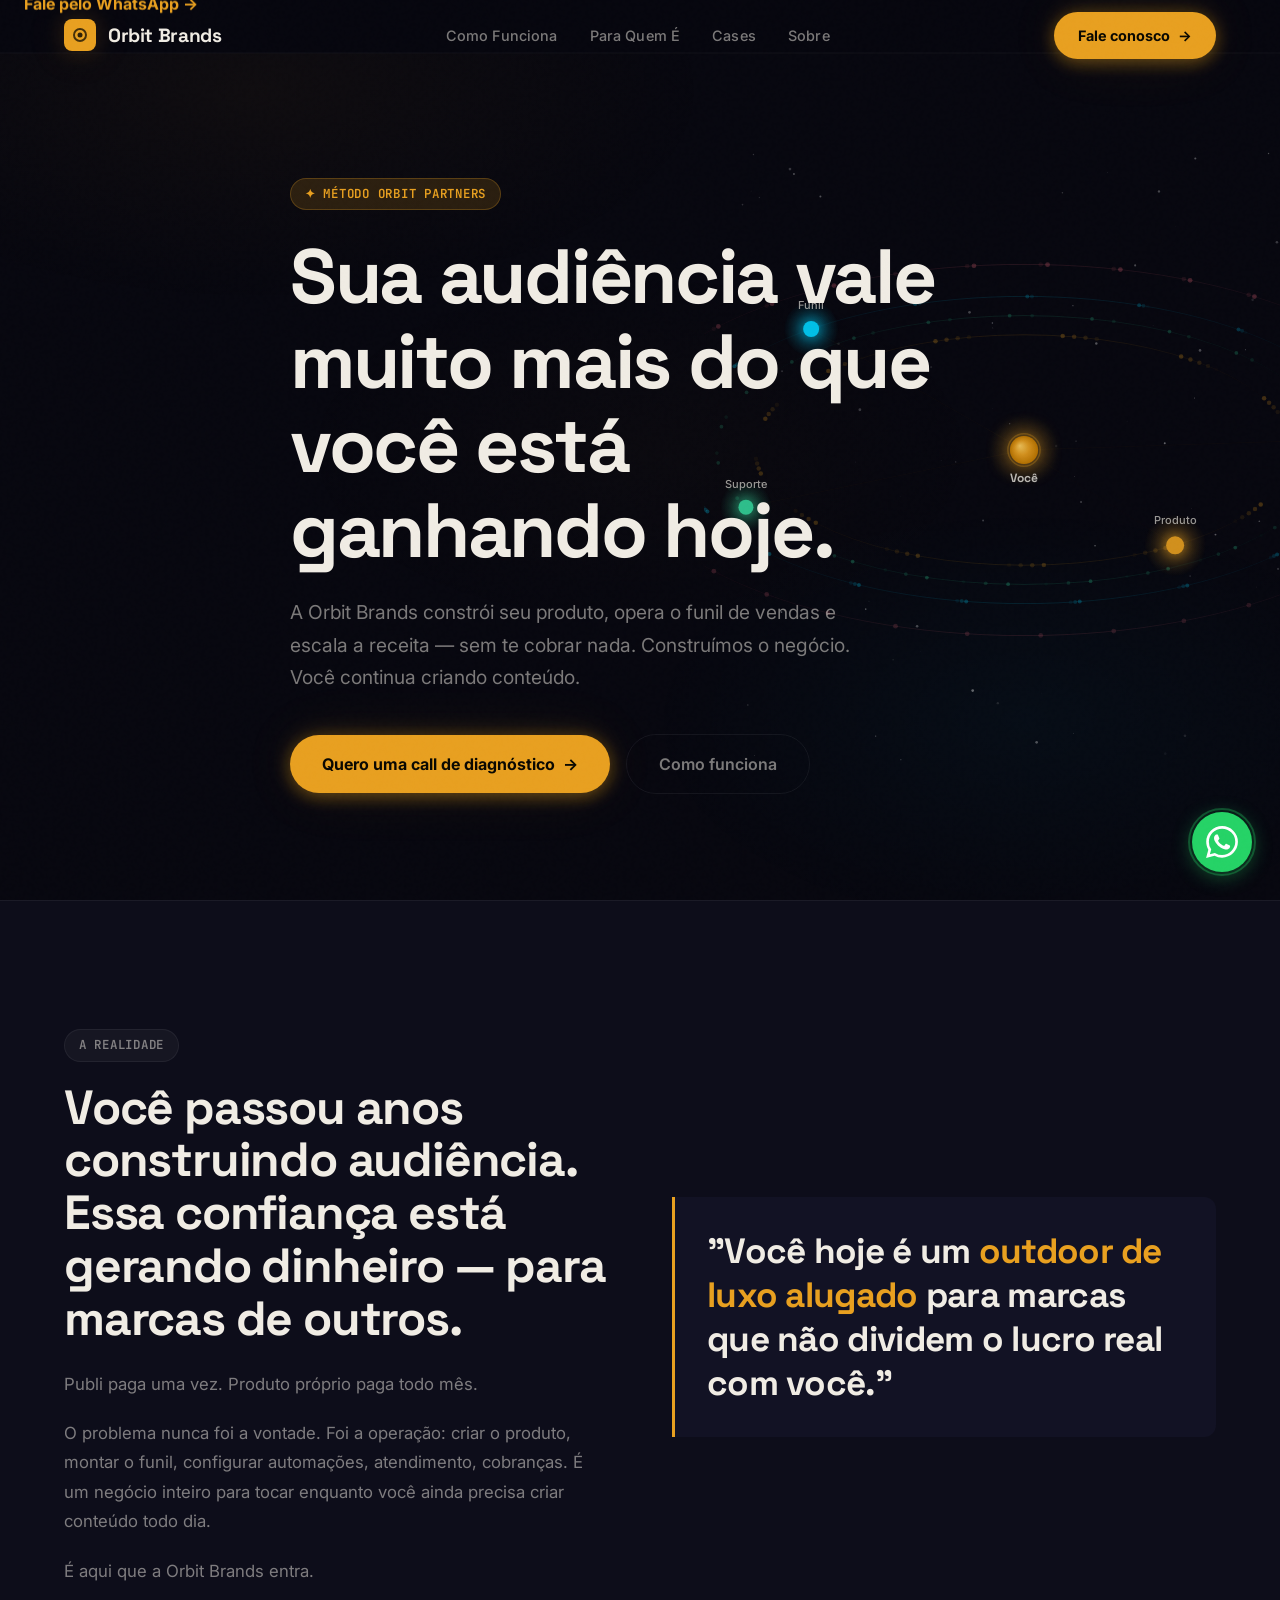
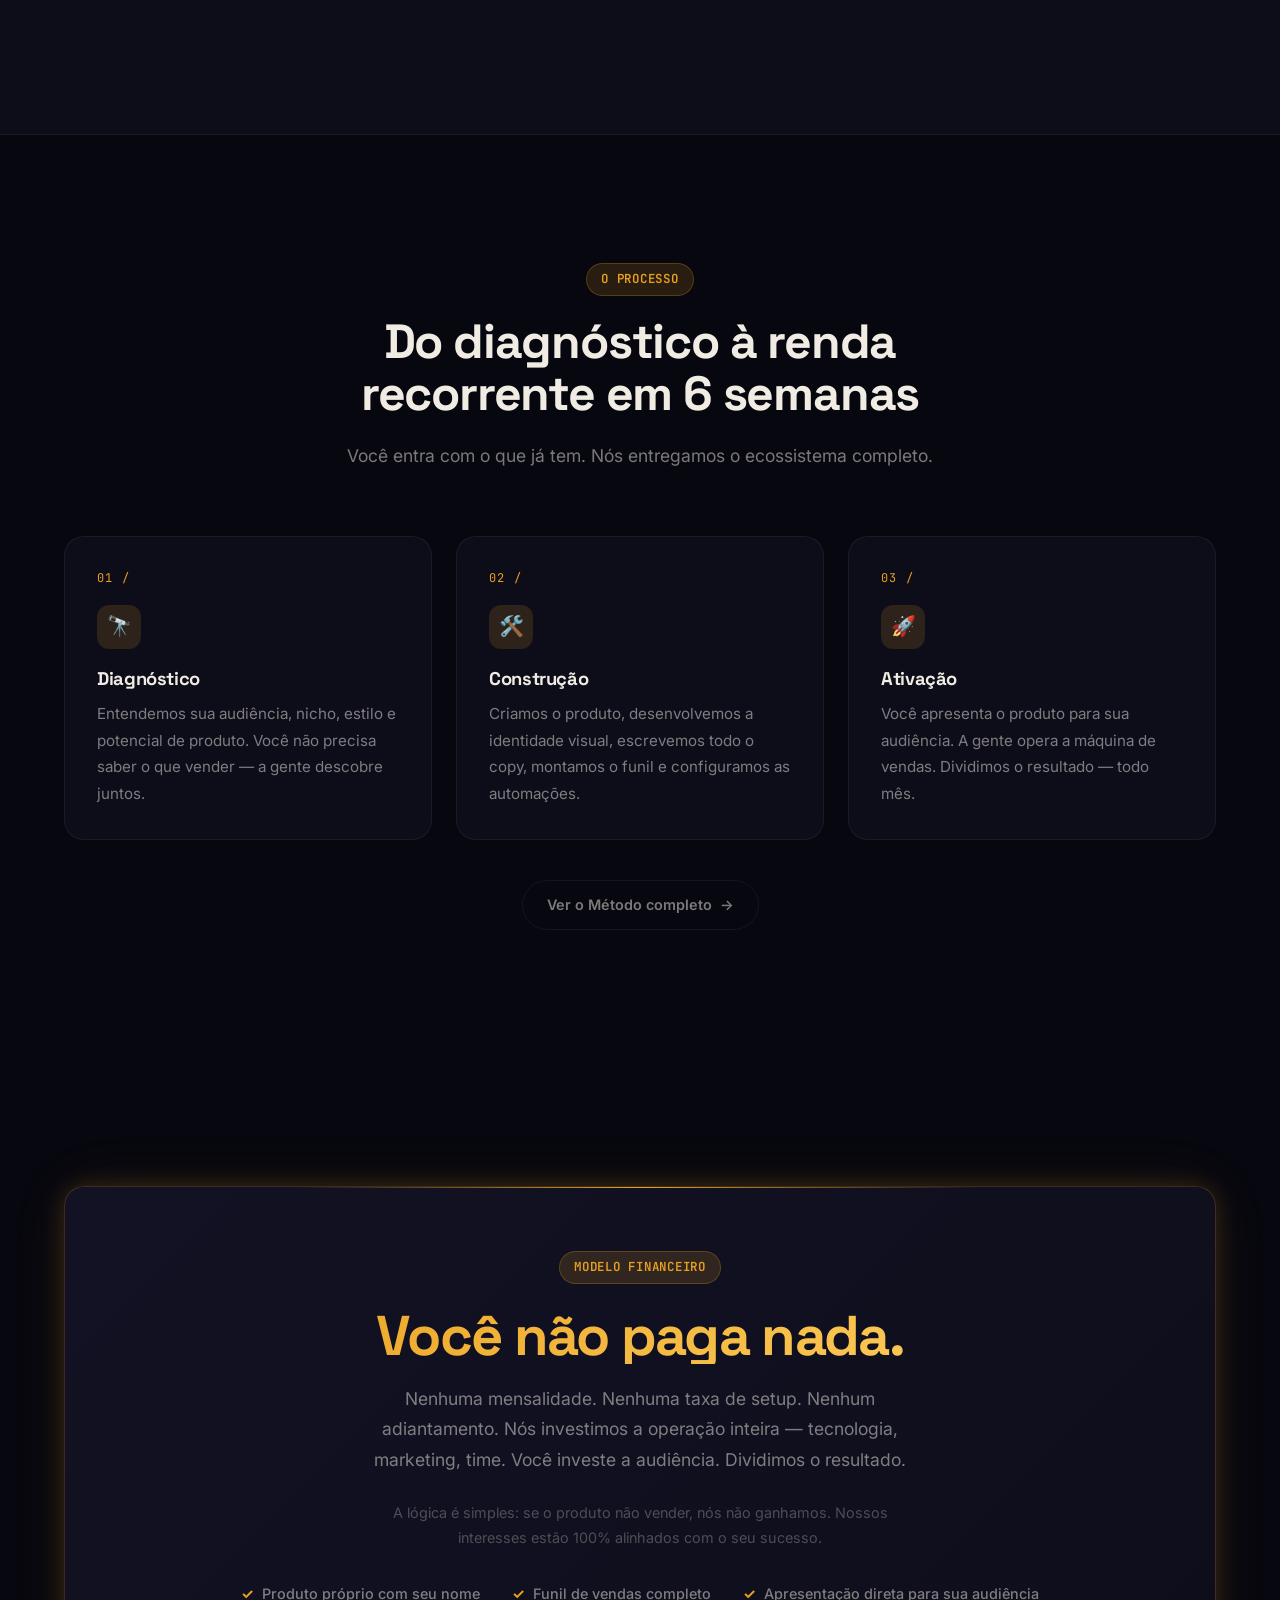
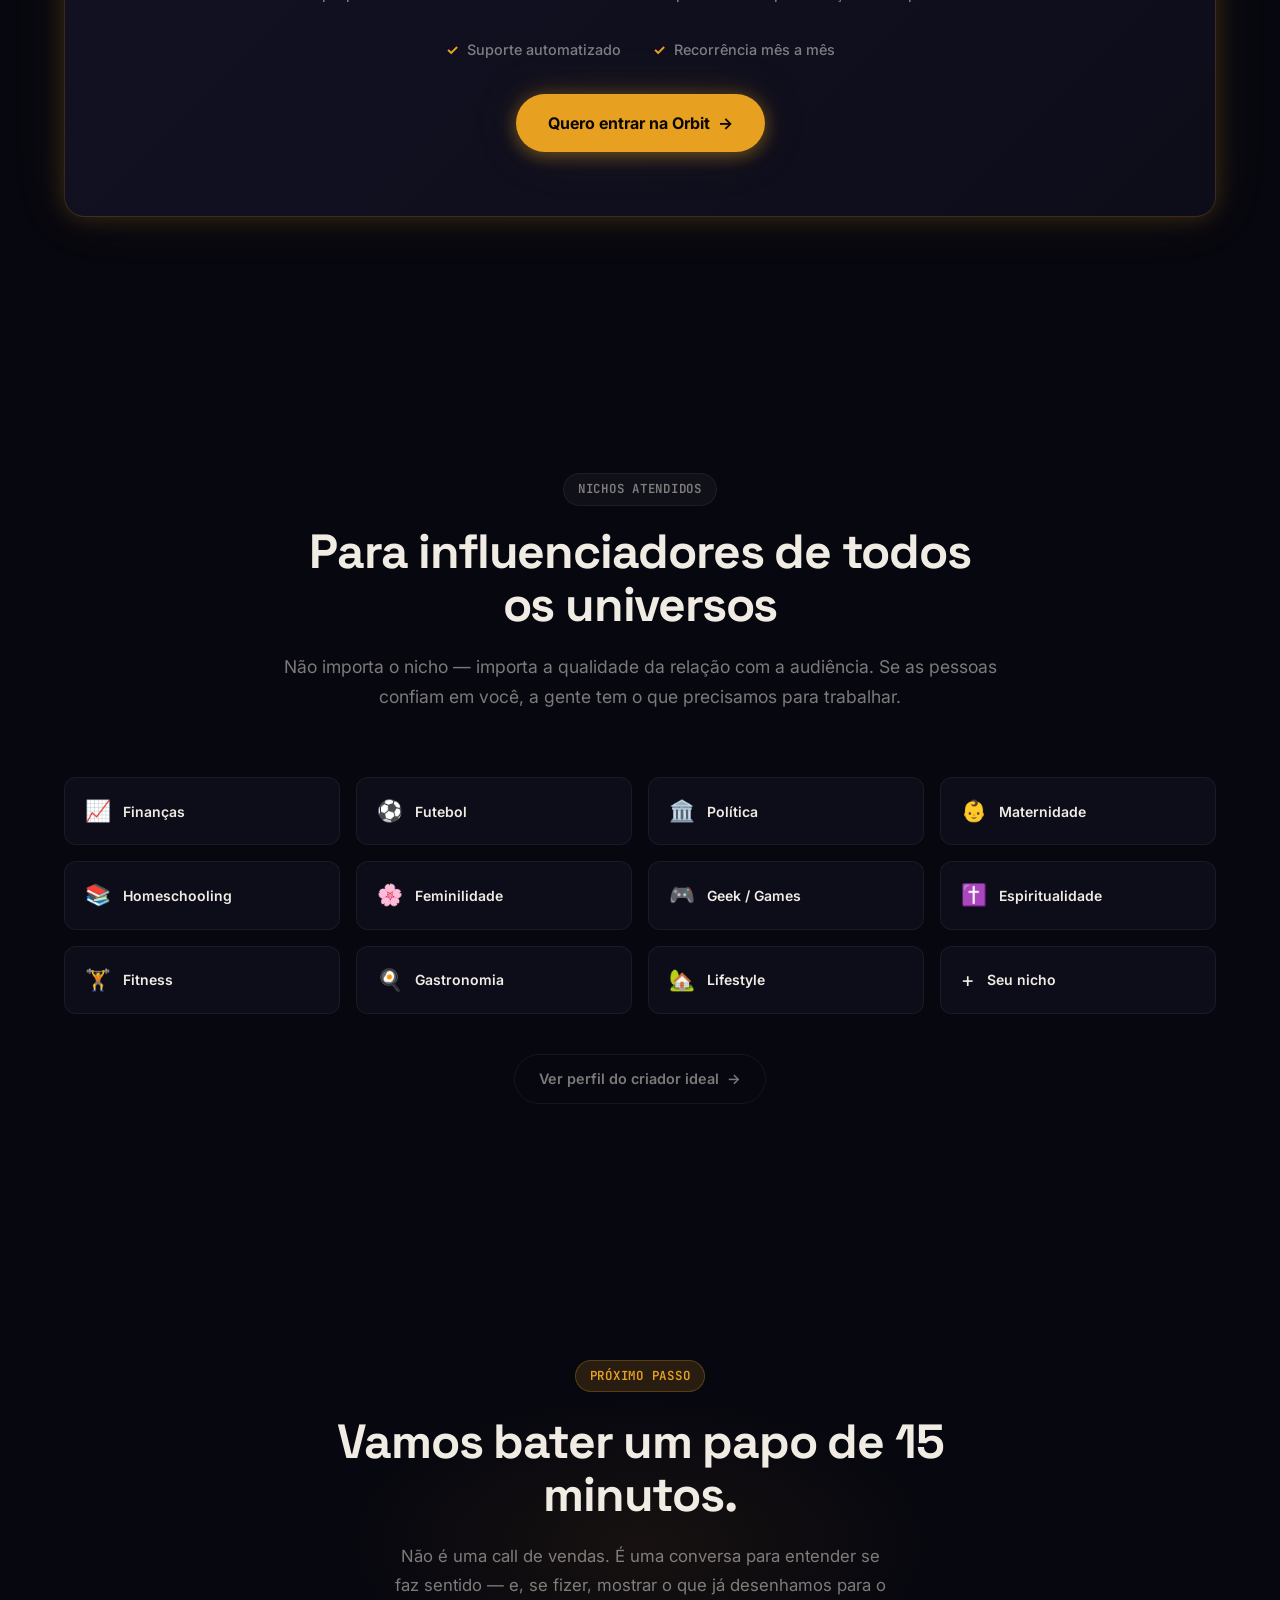
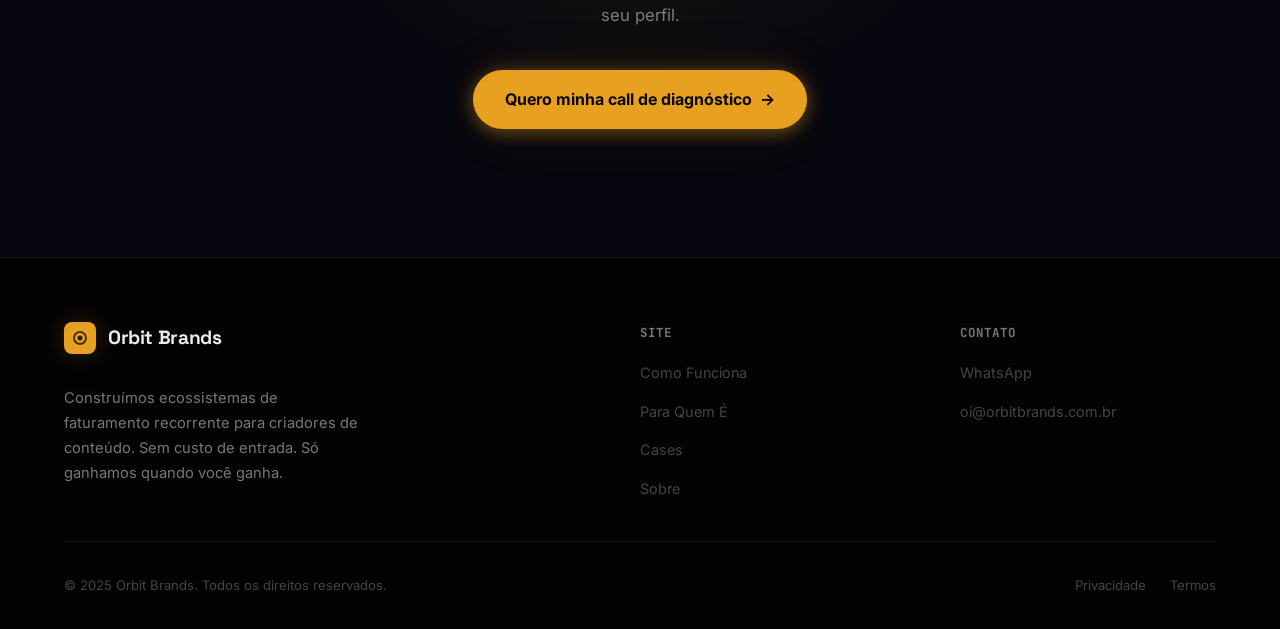
==== commit f41710d9: "feat: redirect all CTAs to WhatsApp, remove Trafego, add floating WA button" ====
--- a/index.html
+++ b/index.html
@@ -26,8 +26,8 @@
       </ul>
 
       <div class="nav__cta">
-        <a href="aplicacao.html" class="btn btn--primary btn--icon hide-mobile">
-          Aplicar <span class="btn__arrow">→</span>
+        <a href="https://wa.me/5547999887708?text=Ol%C3%A1!%20Vim%20pelo%20site%20da%20Orbit%20Brands%20e%20quero%20saber%20mais%20sobre%20o%20M%C3%A9todo%20Orbit%20Partners." target="_blank" rel="noopener" class="btn btn--primary btn--icon hide-mobile">
+          Fale conosco <span class="btn__arrow">→</span>
         </a>
         <button class="nav__burger" aria-label="Menu" aria-expanded="false">
           <span></span><span></span><span></span>
@@ -42,7 +42,7 @@
     <a href="para-quem.html">Para Quem É</a>
     <a href="cases.html">Cases</a>
     <a href="sobre.html">Sobre</a>
-    <a href="aplicacao.html" style="color:var(--gold);font-weight:700;">Aplicar →</a>
+    <a href="https://wa.me/5547999887708?text=Ol%C3%A1!%20Vim%20pelo%20site%20da%20Orbit%20Brands%20e%20quero%20saber%20mais%20sobre%20o%20M%C3%A9todo%20Orbit%20Partners." target="_blank" rel="noopener" style="color:var(--gold);font-weight:700;">Fale pelo WhatsApp →</a>
   </nav>
 
   <!-- ── Hero ──────────────────────────────────────── -->
@@ -64,7 +64,7 @@
         </p>
 
         <div class="hero__cta anim-float-4">
-          <a href="aplicacao.html" class="btn btn--primary btn--lg btn--icon">
+          <a href="https://wa.me/5547999887708?text=Ol%C3%A1!%20Vim%20pelo%20site%20da%20Orbit%20Brands%20e%20quero%20agendar%20minha%20call%20de%20diagn%C3%B3stico." target="_blank" rel="noopener" class="btn btn--primary btn--lg btn--icon">
             Quero uma call de diagnóstico <span class="btn__arrow">→</span>
           </a>
           <a href="como-funciona.html" class="btn btn--ghost btn--lg">
@@ -83,7 +83,7 @@
           <span class="badge badge--phase" style="margin-bottom:var(--sp-5);display:inline-flex;">A realidade</span>
           <h2 id="problem-heading">Você passou anos construindo audiência. Essa confiança está gerando dinheiro — para marcas de outros.</h2>
           <p style="margin-top:var(--sp-5);">Publi paga uma vez. Produto próprio paga todo mês.</p>
-          <p>O problema nunca foi a vontade. Foi a operação: criar o produto, montar o funil, gerenciar tráfego pago, atendimento, cobranças. É um negócio inteiro para tocar enquanto você ainda precisa criar conteúdo todo dia.</p>
+          <p>O problema nunca foi a vontade. Foi a operação: criar o produto, montar o funil, configurar automações, atendimento, cobranças. É um negócio inteiro para tocar enquanto você ainda precisa criar conteúdo todo dia.</p>
           <p>É aqui que a Orbit Brands entra.</p>
         </div>
         <div class="reveal reveal-delay-2">
@@ -147,13 +147,13 @@
         <div class="modelo-card__items">
           <div class="modelo-item">Produto próprio com seu nome</div>
           <div class="modelo-item">Funil de vendas completo</div>
-          <div class="modelo-item">Tráfego pago operado por nós</div>
+          <div class="modelo-item">Apresentação direta para sua audiência</div>
           <div class="modelo-item">Suporte automatizado</div>
           <div class="modelo-item">Recorrência mês a mês</div>
         </div>
 
         <div style="margin-top:var(--sp-8);">
-          <a href="aplicacao.html" class="btn btn--primary btn--lg btn--icon">
+          <a href="https://wa.me/5547999887708?text=Ol%C3%A1!%20Quero%20entrar%20na%20Orbit%20Brands%20e%20saber%20mais%20sobre%20o%20M%C3%A9todo%20Orbit%20Partners." target="_blank" rel="noopener" class="btn btn--primary btn--lg btn--icon">
             Quero entrar na Orbit <span class="btn__arrow">→</span>
           </a>
         </div>
@@ -200,7 +200,7 @@
         <span class="badge badge--gold" style="margin-bottom:var(--sp-6);display:inline-flex;">Próximo passo</span>
         <h2 id="cta-heading">Vamos bater um papo de 15 minutos.</h2>
         <p>Não é uma call de vendas. É uma conversa para entender se faz sentido — e, se fizer, mostrar o que já desenhamos para o seu perfil.</p>
-        <a href="aplicacao.html" class="btn btn--primary btn--lg btn--icon">
+        <a href="https://wa.me/5547999887708?text=Ol%C3%A1!%20Quero%20agendar%20minha%20call%20de%20diagn%C3%B3stico%20com%20a%20Orbit%20Brands." target="_blank" rel="noopener" class="btn btn--primary btn--lg btn--icon">
           Quero minha call de diagnóstico <span class="btn__arrow">→</span>
         </a>
       </div>
@@ -225,14 +225,12 @@
             <li><a href="para-quem.html">Para Quem É</a></li>
             <li><a href="cases.html">Cases</a></li>
             <li><a href="sobre.html">Sobre</a></li>
-            <li><a href="aplicacao.html">Aplicar</a></li>
           </ul>
         </div>
         <div>
           <p class="footer__col-title">Contato</p>
           <ul class="footer__links">
-            <li><a href="aplicacao.html">Call de Diagnóstico</a></li>
-            <li><a href="https://wa.me/5511999999999" target="_blank" rel="noopener">WhatsApp</a></li>
+            <li><a href="https://wa.me/5547999887708?text=Ol%C3%A1!%20Quero%20agendar%20minha%20call%20de%20diagn%C3%B3stico%20com%20a%20Orbit%20Brands." target="_blank" rel="noopener">WhatsApp</a></li>
             <li><a href="mailto:oi@orbitbrands.com.br">oi@orbitbrands.com.br</a></li>
           </ul>
         </div>
@@ -248,6 +246,11 @@
     </div>
   </footer>
 
+  <!-- Floating WhatsApp Button -->
+  <a href="https://wa.me/5547999887708?text=Ol%C3%A1!%20Vim%20pelo%20site%20da%20Orbit%20Brands%20e%20quero%20saber%20mais." target="_blank" rel="noopener" class="whatsapp-float" aria-label="Fale conosco pelo WhatsApp">
+    <svg xmlns="http://www.w3.org/2000/svg" viewBox="0 0 24 24"><path d="M17.472 14.382c-.297-.149-1.758-.867-2.03-.967-.273-.099-.471-.148-.67.15-.197.297-.767.966-.94 1.164-.173.199-.347.223-.644.075-.297-.15-1.255-.463-2.39-1.475-.883-.788-1.48-1.761-1.653-2.059-.173-.297-.018-.458.13-.606.134-.133.298-.347.446-.52.149-.174.198-.298.298-.497.099-.198.05-.371-.025-.52-.075-.149-.669-1.612-.916-2.207-.242-.579-.487-.5-.669-.51-.173-.008-.371-.01-.57-.01-.198 0-.52.074-.792.372-.272.297-1.04 1.016-1.04 2.479 0 1.462 1.065 2.875 1.213 3.074.149.198 2.096 3.2 5.077 4.487.709.306 1.262.489 1.694.625.712.227 1.36.195 1.871.118.571-.085 1.758-.719 2.006-1.413.248-.694.248-1.289.173-1.413-.074-.124-.272-.198-.57-.347m-5.421 7.403h-.004a9.87 9.87 0 01-5.031-1.378l-.361-.214-3.741.982.998-3.648-.235-.374a9.86 9.86 0 01-1.51-5.26c.001-5.45 4.436-9.884 9.888-9.884 2.64 0 5.122 1.03 6.988 2.898a9.825 9.825 0 012.893 6.994c-.003 5.45-4.437 9.884-9.885 9.884m8.413-18.297A11.815 11.815 0 0012.05 0C5.495 0 .16 5.335.157 11.892c0 2.096.547 4.142 1.588 5.945L.057 24l6.305-1.654a11.882 11.882 0 005.683 1.448h.005c6.554 0 11.89-5.335 11.893-11.893a11.821 11.821 0 00-3.48-8.413z"/></svg>
+  </a>
+
   <script src="assets/js/orbit.js"></script>
   <script src="assets/js/orbital-diagram.js"></script>
 </body>
--- a/assets/css/orbit.css
+++ b/assets/css/orbit.css
@@ -1548,11 +1548,68 @@
 .anim-float-4 { animation: float-up 0.7s var(--ease-out) 0.55s both; }
 
 /* ── Responsive helpers ────────────────────────────────── */
-@media (max-width: 640px) {
+@media (max-width: 768px) {
   .hide-mobile { display: none !important; }
   h1 { font-size: 2.4rem; }
 }
 
-@media (min-width: 641px) {
+@media (min-width: 769px) {
   .show-mobile { display: none !important; }
 }
+
+/* ── Floating WhatsApp Button ─────────────────────────── */
+.whatsapp-float {
+  position: fixed;
+  bottom: 28px;
+  right: 28px;
+  z-index: 9998;
+  width: 60px;
+  height: 60px;
+  border-radius: 50%;
+  background: #25d366;
+  display: flex;
+  align-items: center;
+  justify-content: center;
+  box-shadow: 0 4px 20px rgba(37,211,102,0.40), 0 2px 8px rgba(0,0,0,0.3);
+  transition: all var(--t-base);
+  cursor: pointer;
+  text-decoration: none;
+}
+
+.whatsapp-float:hover {
+  transform: scale(1.1) translateY(-2px);
+  box-shadow: 0 8px 30px rgba(37,211,102,0.50), 0 4px 12px rgba(0,0,0,0.4);
+}
+
+.whatsapp-float::before {
+  content: '';
+  position: absolute;
+  inset: -4px;
+  border-radius: 50%;
+  border: 2px solid rgba(37,211,102,0.30);
+  animation: wa-pulse 2s ease-in-out infinite;
+}
+
+.whatsapp-float svg {
+  width: 32px;
+  height: 32px;
+  fill: #fff;
+}
+
+@keyframes wa-pulse {
+  0%, 100% { transform: scale(1); opacity: 1; }
+  50% { transform: scale(1.15); opacity: 0; }
+}
+
+@media (max-width: 640px) {
+  .whatsapp-float {
+    bottom: 20px;
+    right: 20px;
+    width: 54px;
+    height: 54px;
+  }
+  .whatsapp-float svg {
+    width: 28px;
+    height: 28px;
+  }
+}
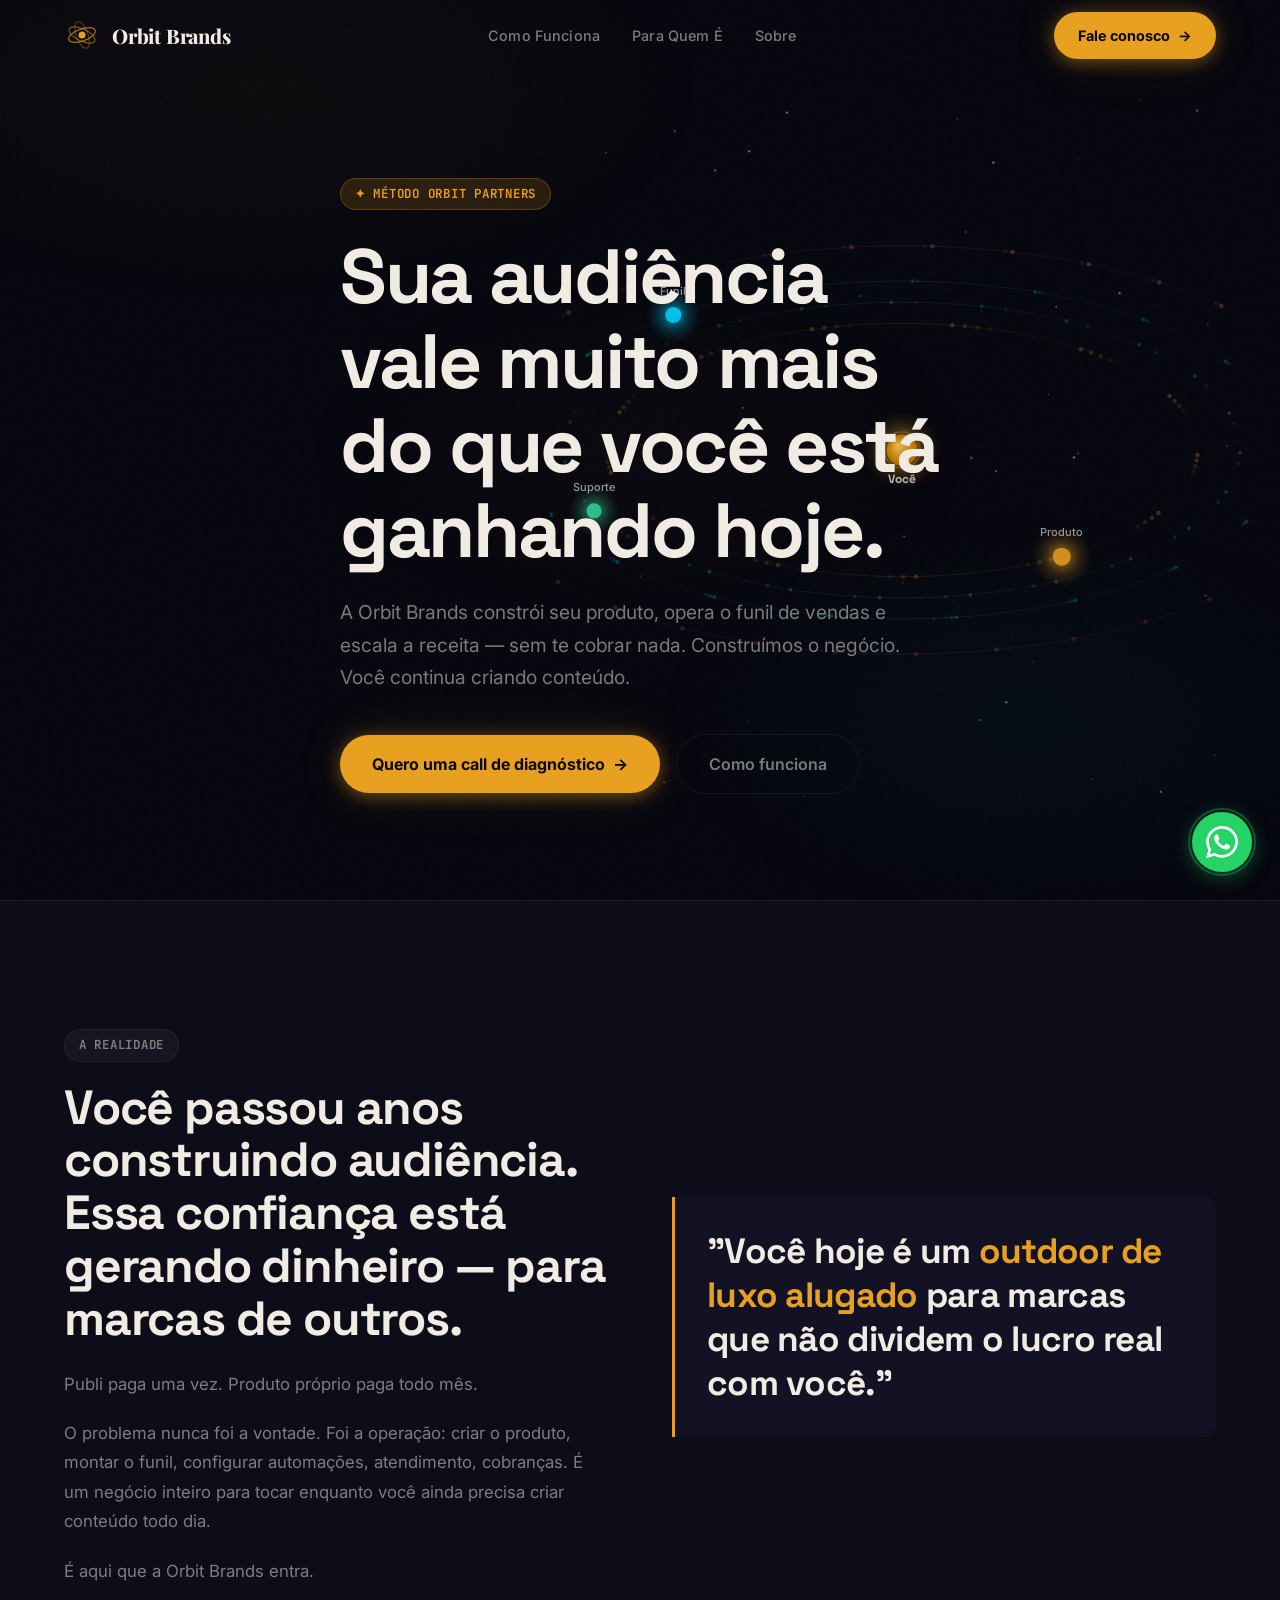
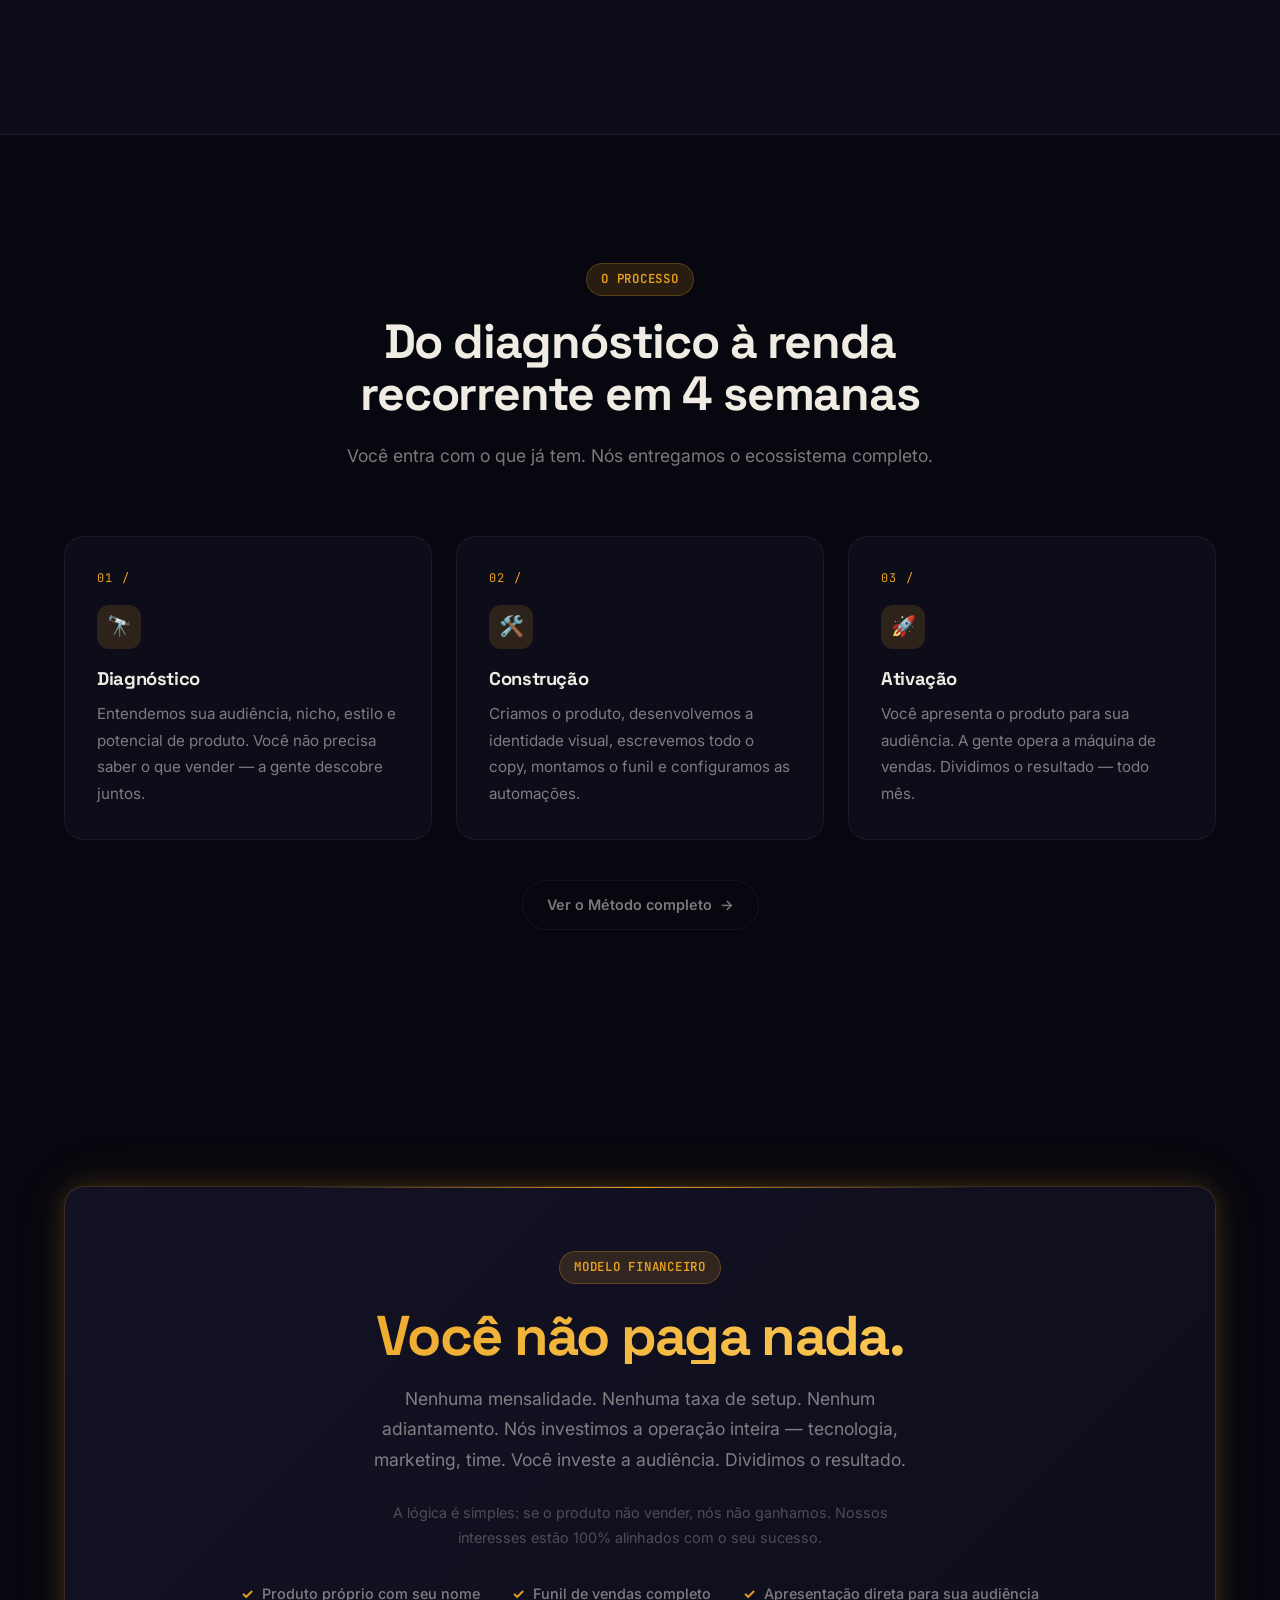
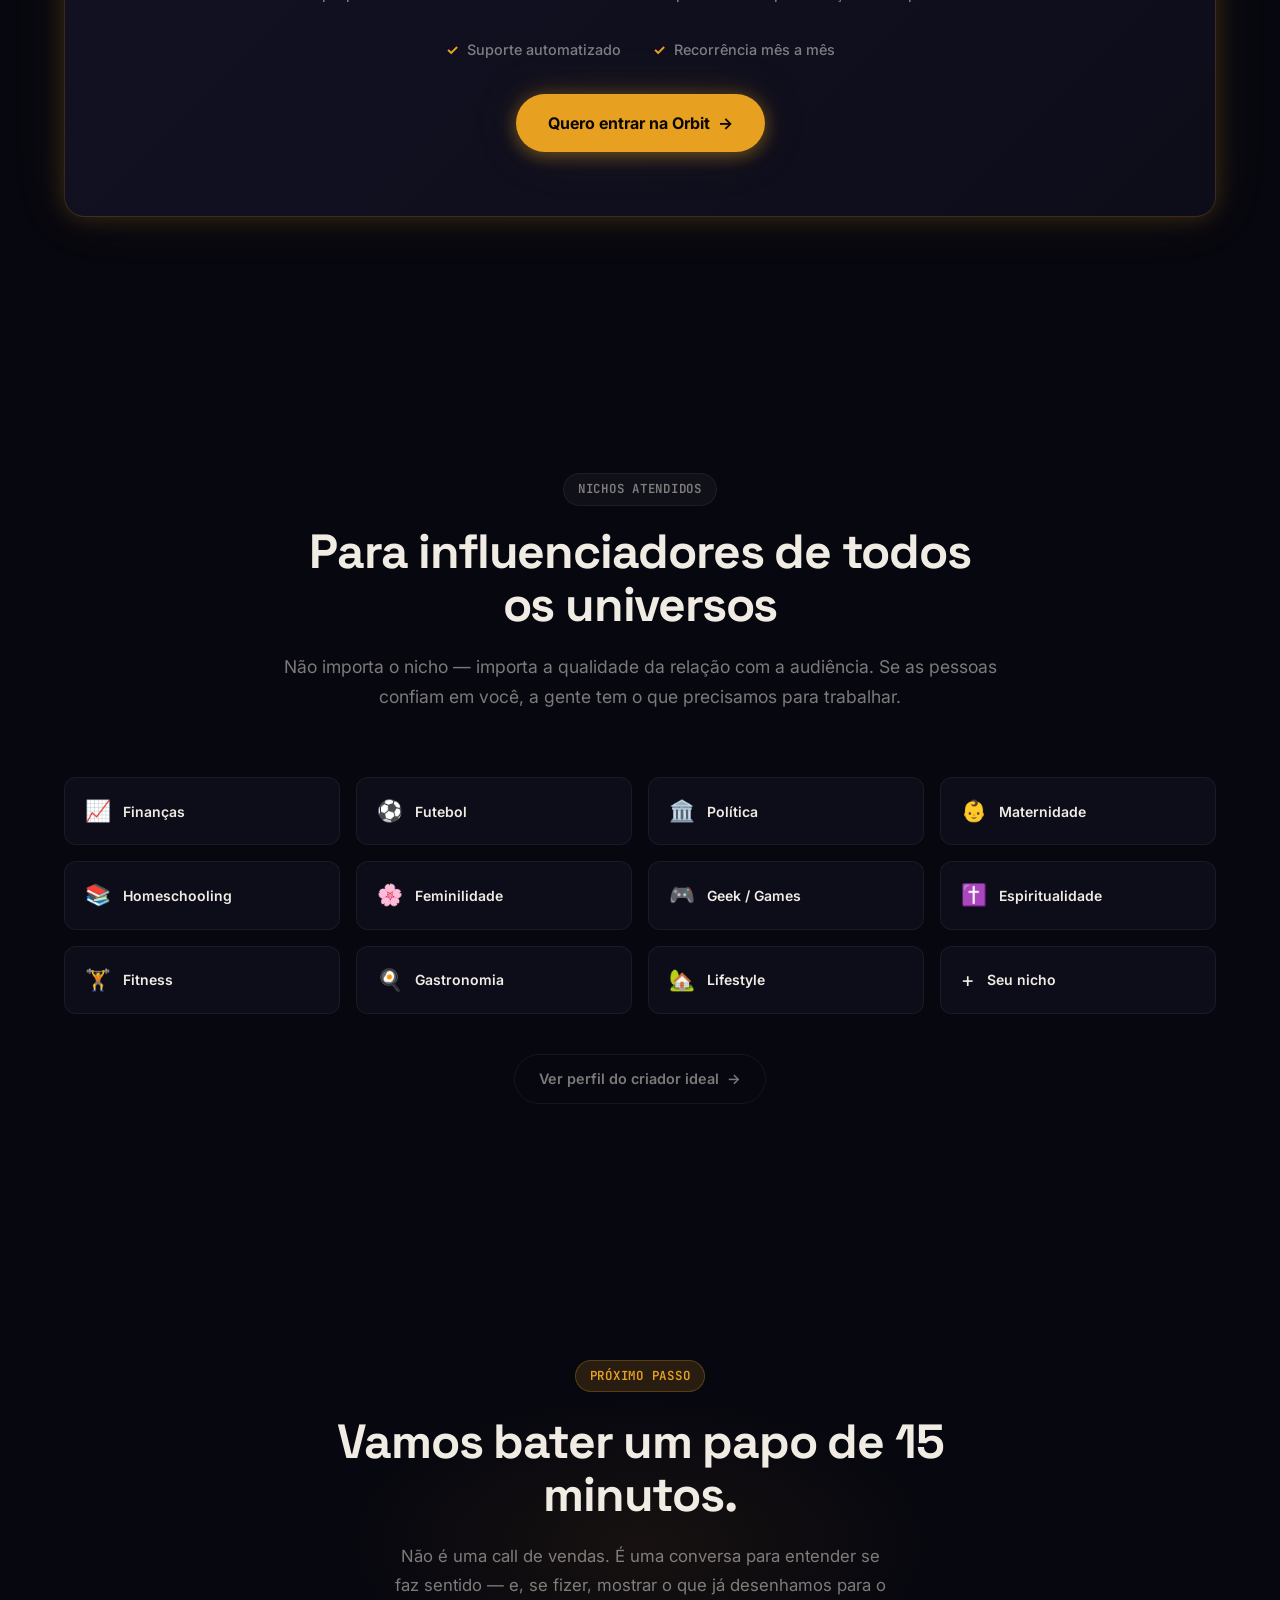
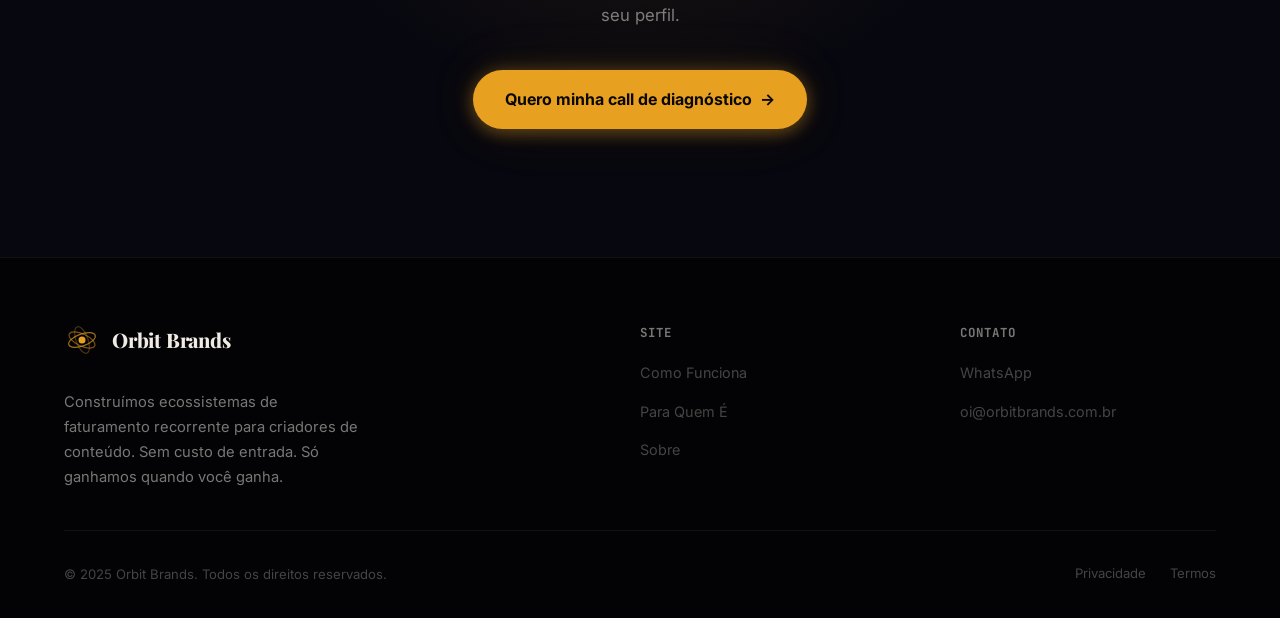
==== commit f4b3249d: "feat: redesign logo with orbital rings SVG, remove Cases tab, fix hero layout, update 6->4 semanas" ====
--- a/index.html
+++ b/index.html
@@ -14,14 +14,13 @@
   <nav class="nav" role="navigation" aria-label="Navegação principal">
     <div class="nav__inner">
       <a href="index.html" class="nav__logo" aria-label="Orbit Brands">
-        <div class="nav__logo-icon" aria-hidden="true"></div>
+        <svg class="nav__logo-icon" viewBox="0 0 36 36" fill="none" xmlns="http://www.w3.org/2000/svg" aria-hidden="true"><circle cx="18" cy="18" r="3.5" fill="#e8a020"/><ellipse cx="18" cy="18" rx="14" ry="6" stroke="#e8a020" stroke-width="1.2" opacity=".7" transform="rotate(-20 18 18)"/><ellipse cx="18" cy="18" rx="14" ry="6" stroke="#e8a020" stroke-width="1.2" opacity=".5" transform="rotate(25 18 18)"/><ellipse cx="18" cy="18" rx="14" ry="6" stroke="#e8a020" stroke-width="1.2" opacity=".3" transform="rotate(70 18 18)"/></svg>
         Orbit Brands
       </a>
 
       <ul class="nav__links">
         <li><a href="como-funciona.html">Como Funciona</a></li>
         <li><a href="para-quem.html">Para Quem É</a></li>
-        <li><a href="cases.html">Cases</a></li>
         <li><a href="sobre.html">Sobre</a></li>
       </ul>
 
@@ -40,7 +39,6 @@
   <nav class="nav__mobile" aria-label="Menu mobile">
     <a href="como-funciona.html">Como Funciona</a>
     <a href="para-quem.html">Para Quem É</a>
-    <a href="cases.html">Cases</a>
     <a href="sobre.html">Sobre</a>
     <a href="https://wa.me/5547999887708?text=Ol%C3%A1!%20Vim%20pelo%20site%20da%20Orbit%20Brands%20e%20quero%20saber%20mais%20sobre%20o%20M%C3%A9todo%20Orbit%20Partners." target="_blank" rel="noopener" style="color:var(--gold);font-weight:700;">Fale pelo WhatsApp →</a>
   </nav>
@@ -100,7 +98,7 @@
     <div class="container">
       <div class="section-header">
         <span class="badge badge--gold">O processo</span>
-        <h2 id="steps-heading">Do diagnóstico à renda recorrente em 6 semanas</h2>
+        <h2 id="steps-heading">Do diagnóstico à renda recorrente em 4 semanas</h2>
         <p>Você entra com o que já tem. Nós entregamos o ecossistema completo.</p>
       </div>
 
@@ -213,7 +211,7 @@
       <div class="footer__grid">
         <div class="footer__brand">
           <a href="index.html" class="nav__logo" style="margin-bottom:var(--sp-4);display:inline-flex;">
-            <div class="nav__logo-icon" aria-hidden="true"></div>
+            <svg class="nav__logo-icon" viewBox="0 0 36 36" fill="none" xmlns="http://www.w3.org/2000/svg" aria-hidden="true"><circle cx="18" cy="18" r="3.5" fill="#e8a020"/><ellipse cx="18" cy="18" rx="14" ry="6" stroke="#e8a020" stroke-width="1.2" opacity=".7" transform="rotate(-20 18 18)"/><ellipse cx="18" cy="18" rx="14" ry="6" stroke="#e8a020" stroke-width="1.2" opacity=".5" transform="rotate(25 18 18)"/><ellipse cx="18" cy="18" rx="14" ry="6" stroke="#e8a020" stroke-width="1.2" opacity=".3" transform="rotate(70 18 18)"/></svg>
             Orbit Brands
           </a>
           <p>Construímos ecossistemas de faturamento recorrente para criadores de conteúdo. Sem custo de entrada. Só ganhamos quando você ganha.</p>
@@ -223,7 +221,6 @@
           <ul class="footer__links">
             <li><a href="como-funciona.html">Como Funciona</a></li>
             <li><a href="para-quem.html">Para Quem É</a></li>
-            <li><a href="cases.html">Cases</a></li>
             <li><a href="sobre.html">Sobre</a></li>
           </ul>
         </div>
--- a/assets/css/orbit.css
+++ b/assets/css/orbit.css
@@ -3,7 +3,7 @@
    Premium dark space aesthetic
    ============================================================ */
 
-@import url('https://fonts.googleapis.com/css2?family=Space+Grotesk:wght@400;500;600;700;800&family=Inter:wght@400;500;600&family=JetBrains+Mono:wght@400;500&display=swap');
+@import url('https://fonts.googleapis.com/css2?family=Space+Grotesk:wght@400;500;600;700;800&family=Inter:wght@400;500;600&family=JetBrains+Mono:wght@400;500&family=Playfair+Display:wght@700;800;900&display=swap');
 
 /* ── CSS Variables ─────────────────────────────────────── */
 :root {
@@ -201,10 +201,10 @@
   display: flex;
   align-items: center;
   gap: var(--sp-3);
-  font-family: var(--font-display);
+  font-family: 'Playfair Display', serif;
   font-weight: 800;
-  font-size: 1.2rem;
-  letter-spacing: -0.02em;
+  font-size: 1.25rem;
+  letter-spacing: -0.01em;
   color: var(--color-text);
   transition: opacity var(--t-fast);
 }
@@ -212,41 +212,13 @@
 .nav__logo:hover { opacity: 0.8; }
 
 .nav__logo-icon {
-  width: 32px;
-  height: 32px;
-  background: var(--gold);
-  border-radius: 8px;
+  width: 36px;
+  height: 36px;
   display: flex;
   align-items: center;
   justify-content: center;
-  box-shadow: var(--shadow-gold);
   position: relative;
-  overflow: hidden;
-}
-
-.nav__logo-icon::after {
-  content: '';
-  position: absolute;
-  width: 14px;
-  height: 14px;
-  border: 2px solid rgba(0,0,0,0.7);
-  border-radius: 50%;
-  top: 50%;
-  left: 50%;
-  transform: translate(-50%, -50%);
-}
-
-.nav__logo-icon::before {
-  content: '';
-  position: absolute;
-  width: 5px;
-  height: 5px;
-  background: rgba(0,0,0,0.8);
-  border-radius: 50%;
-  top: 50%;
-  left: 50%;
-  transform: translate(-50%, -50%);
-  z-index: 1;
+  flex-shrink: 0;
 }
 
 .nav__links {
@@ -311,12 +283,16 @@
   backdrop-filter: blur(20px);
   border-bottom: 1px solid var(--color-border);
   padding: var(--sp-6);
-  display: flex;
+  display: none;
   flex-direction: column;
   gap: var(--sp-4);
   z-index: 999;
   transform: translateY(-105%);
   transition: transform var(--t-base);
+}
+
+@media (max-width: 768px) {
+  .nav__mobile { display: flex; }
 }
 
 .nav__mobile.open { transform: translateY(0); }
@@ -518,7 +494,7 @@
 }
 
 .hero__content {
-  max-width: 700px;
+  max-width: 600px;
   position: relative;
   z-index: 2;
 }
@@ -550,28 +526,28 @@
 /* ── Canvas orbital ────────────────────────────────────── */
 #orbital-canvas {
   position: absolute;
-  right: -5%;
+  right: 2%;
   top: 50%;
   transform: translateY(-50%);
-  width: clamp(400px, 50vw, 700px);
-  height: clamp(400px, 50vw, 700px);
+  width: clamp(450px, 55vw, 750px);
+  height: clamp(450px, 55vw, 750px);
   z-index: 1;
   opacity: 0.9;
 }
 
 @media (max-width: 1024px) {
   #orbital-canvas {
-    right: -20%;
-    opacity: 0.35;
-    width: 500px;
-    height: 500px;
+    right: -10%;
+    opacity: 0.40;
+    width: 550px;
+    height: 550px;
   }
 
   .hero__content { max-width: 100%; }
 }
 
 @media (max-width: 640px) {
-  #orbital-canvas { right: -40%; }
+  #orbital-canvas { right: -30%; }
 }
 
 /* ── Scroll Reveal ─────────────────────────────────────── */
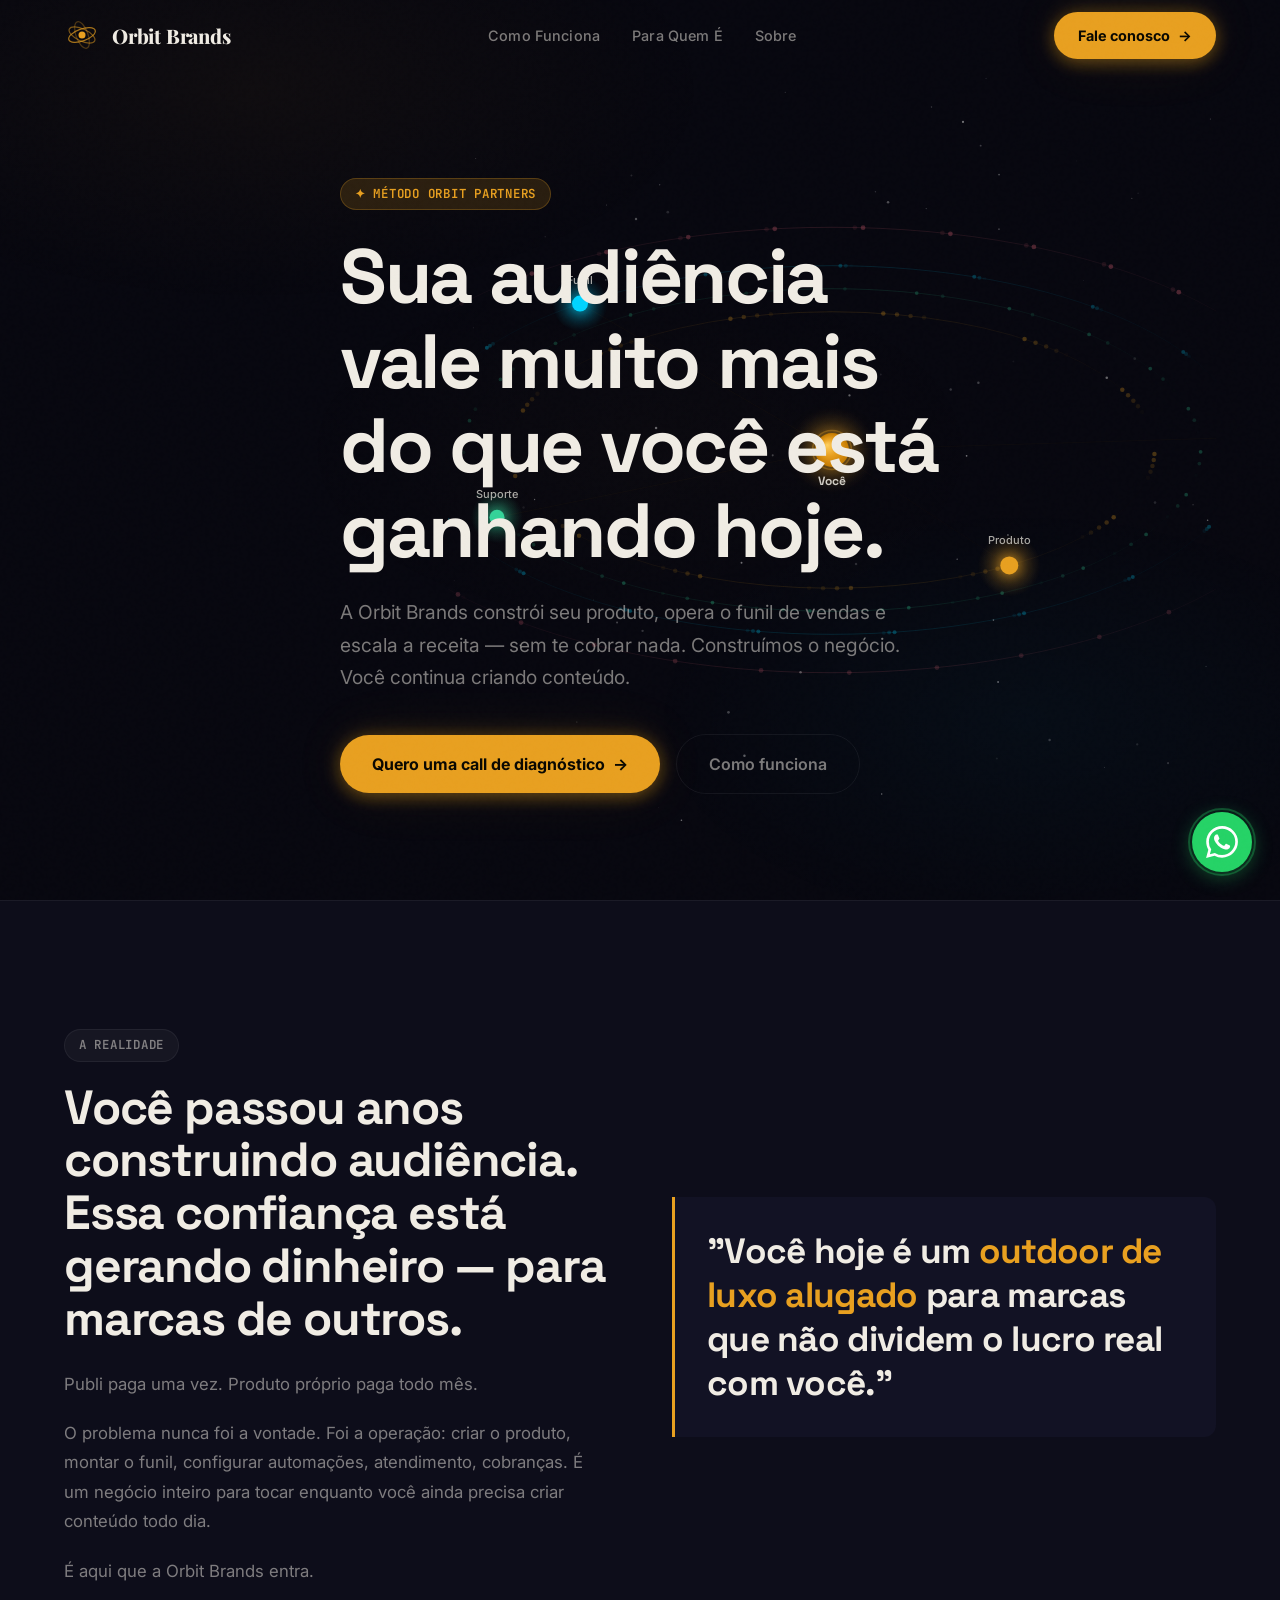
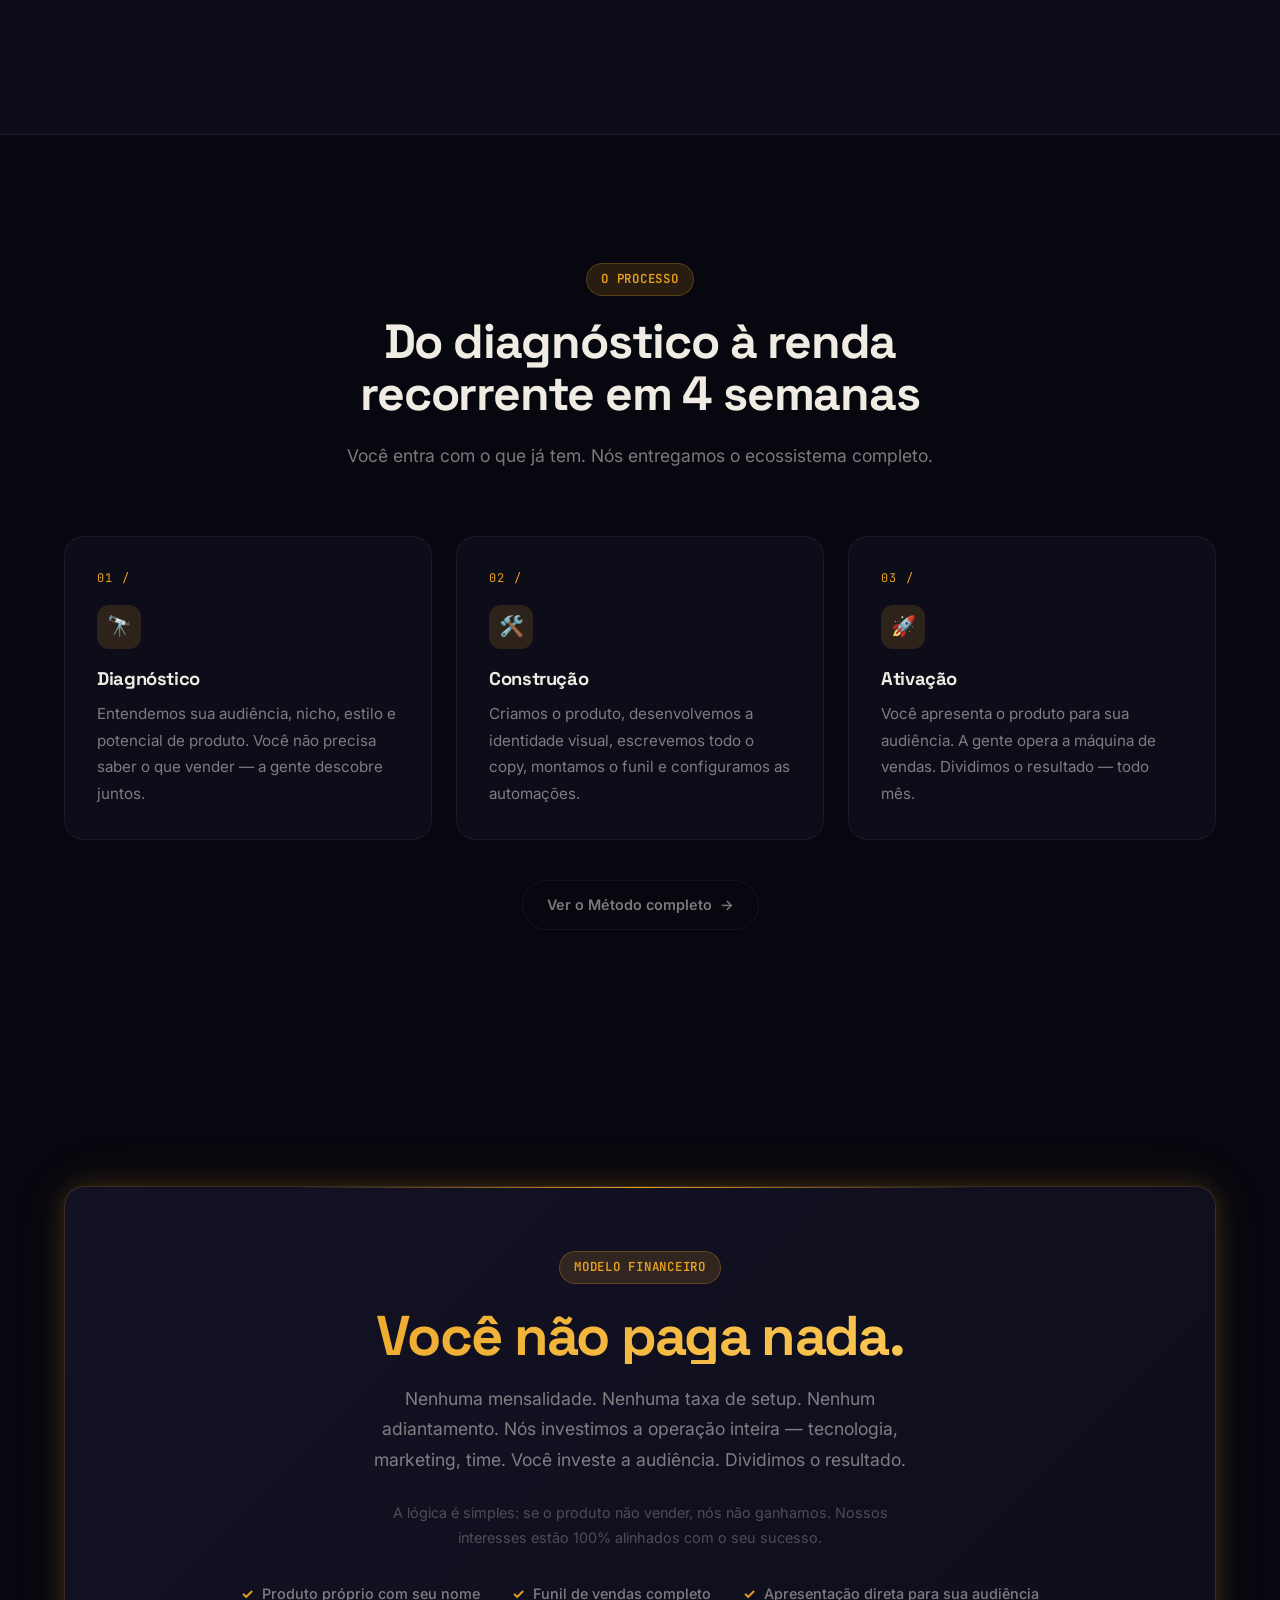
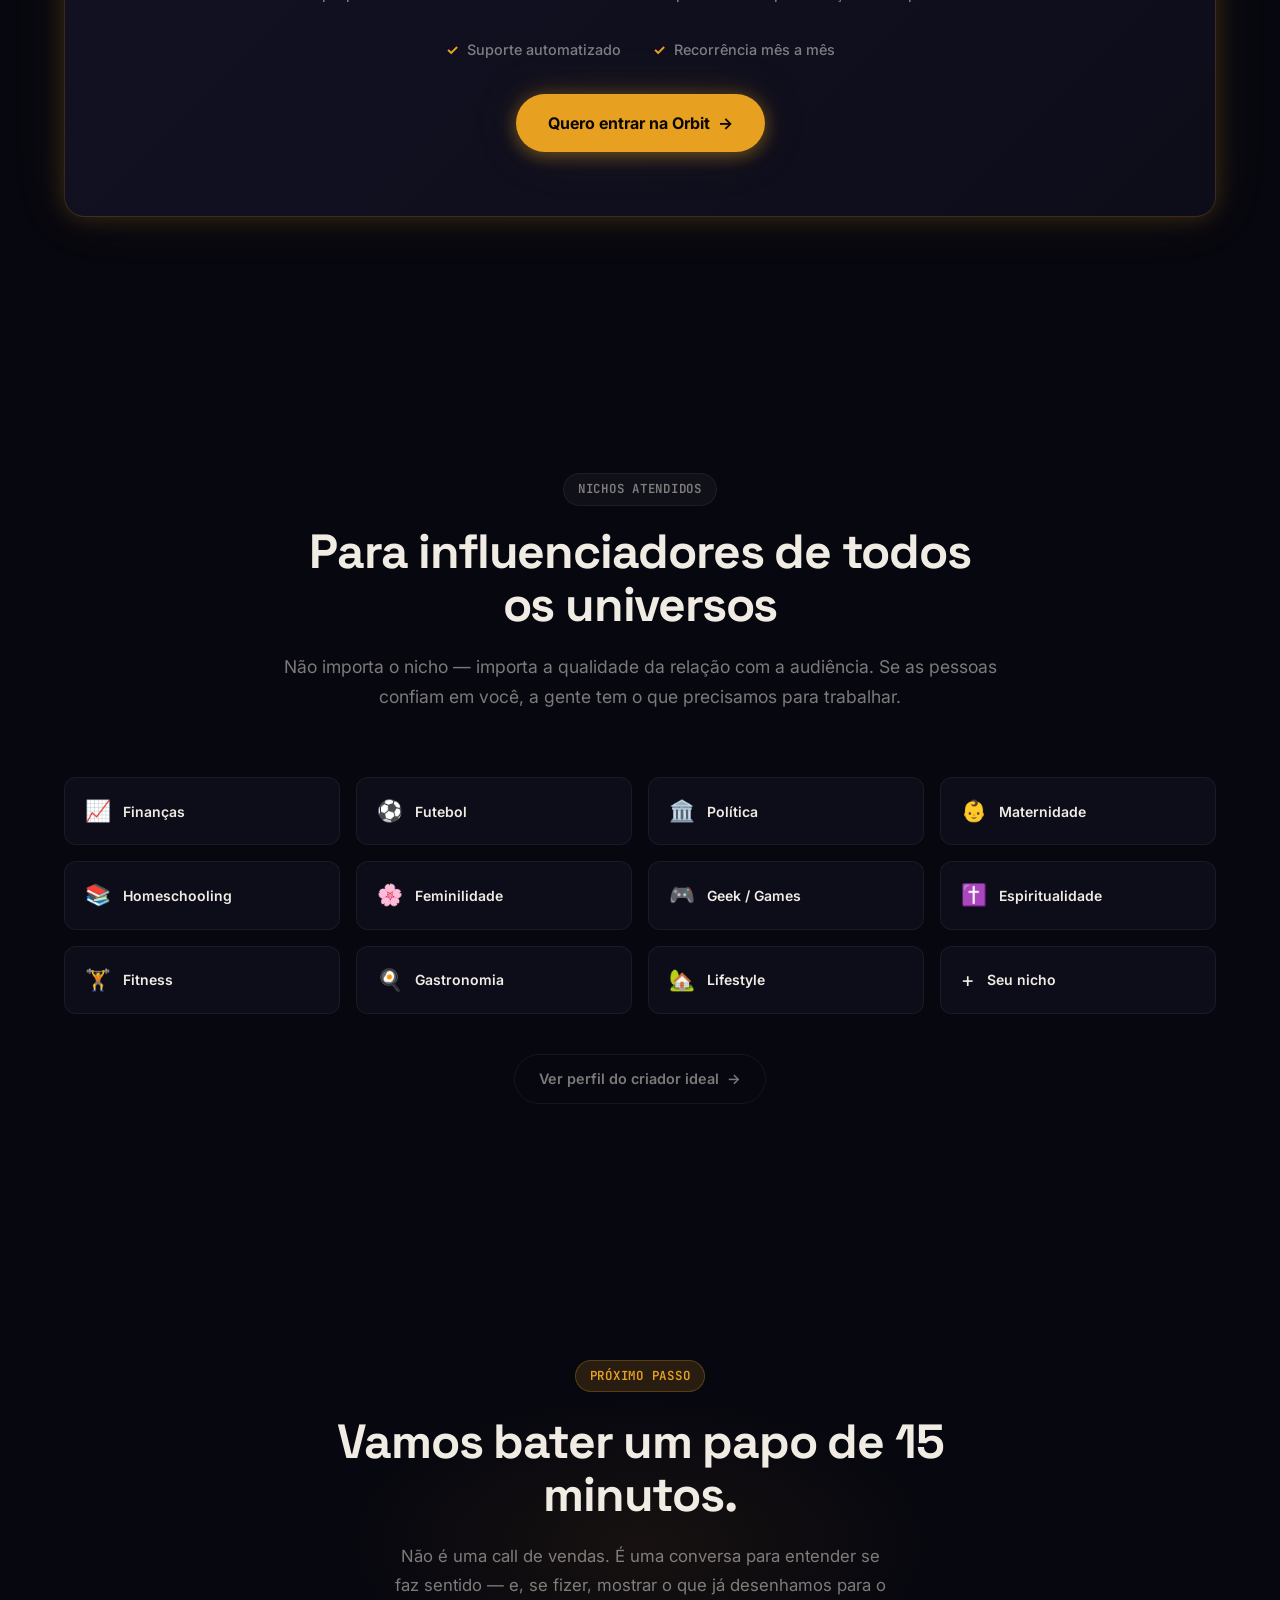
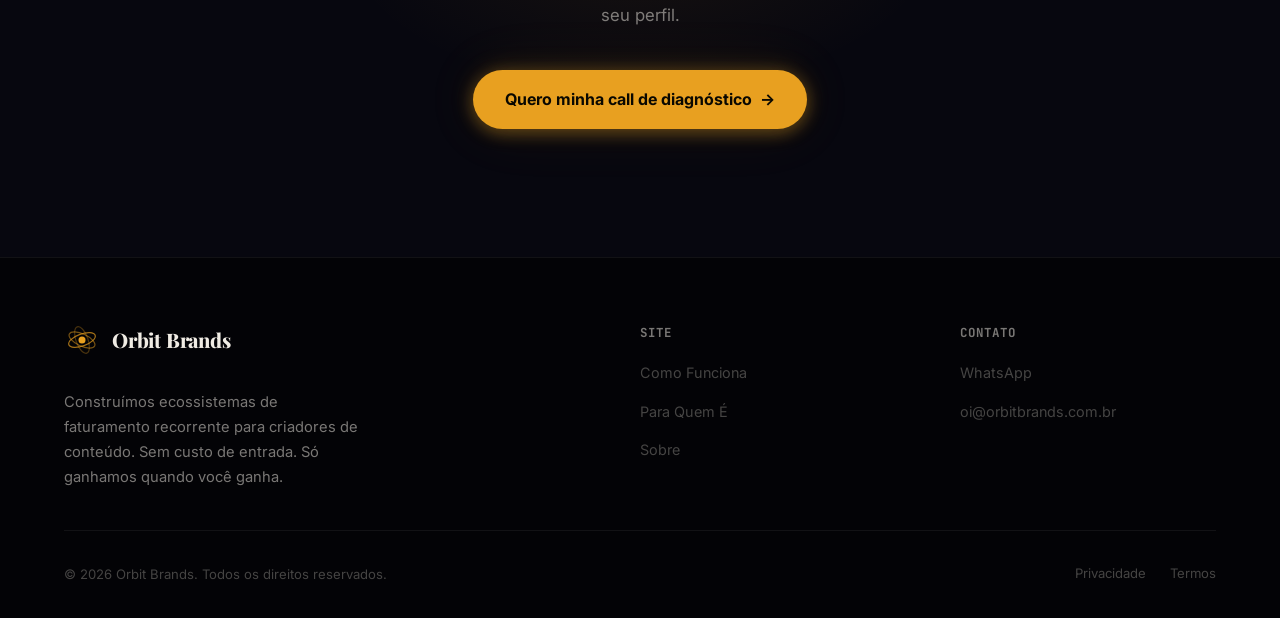
==== commit 06170f22: "fix: adjust hero layout and update copyright year to 2026" ====
--- a/index.html
+++ b/index.html
@@ -234,7 +234,7 @@
       </div>
 
       <div class="footer__bottom">
-        <p class="footer__copy">© 2025 Orbit Brands. Todos os direitos reservados.</p>
+        <p class="footer__copy">© 2026 Orbit Brands. Todos os direitos reservados.</p>
         <div class="footer__legal">
           <a href="#">Privacidade</a>
           <a href="#">Termos</a>
--- a/assets/css/orbit.css
+++ b/assets/css/orbit.css
@@ -493,6 +493,10 @@
   z-index: 1;
 }
 
+.hero .container {
+  max-width: 1350px;
+}
+
 .hero__content {
   max-width: 600px;
   position: relative;
@@ -526,21 +530,21 @@
 /* ── Canvas orbital ────────────────────────────────────── */
 #orbital-canvas {
   position: absolute;
-  right: 2%;
+  right: 5%;
   top: 50%;
   transform: translateY(-50%);
-  width: clamp(450px, 55vw, 750px);
-  height: clamp(450px, 55vw, 750px);
+  width: clamp(550px, 60vw, 850px);
+  height: clamp(550px, 60vw, 850px);
   z-index: 1;
-  opacity: 0.9;
+  opacity: 1;
 }
 
 @media (max-width: 1024px) {
   #orbital-canvas {
     right: -10%;
     opacity: 0.40;
-    width: 550px;
-    height: 550px;
+    width: 600px;
+    height: 600px;
   }
 
   .hero__content { max-width: 100%; }
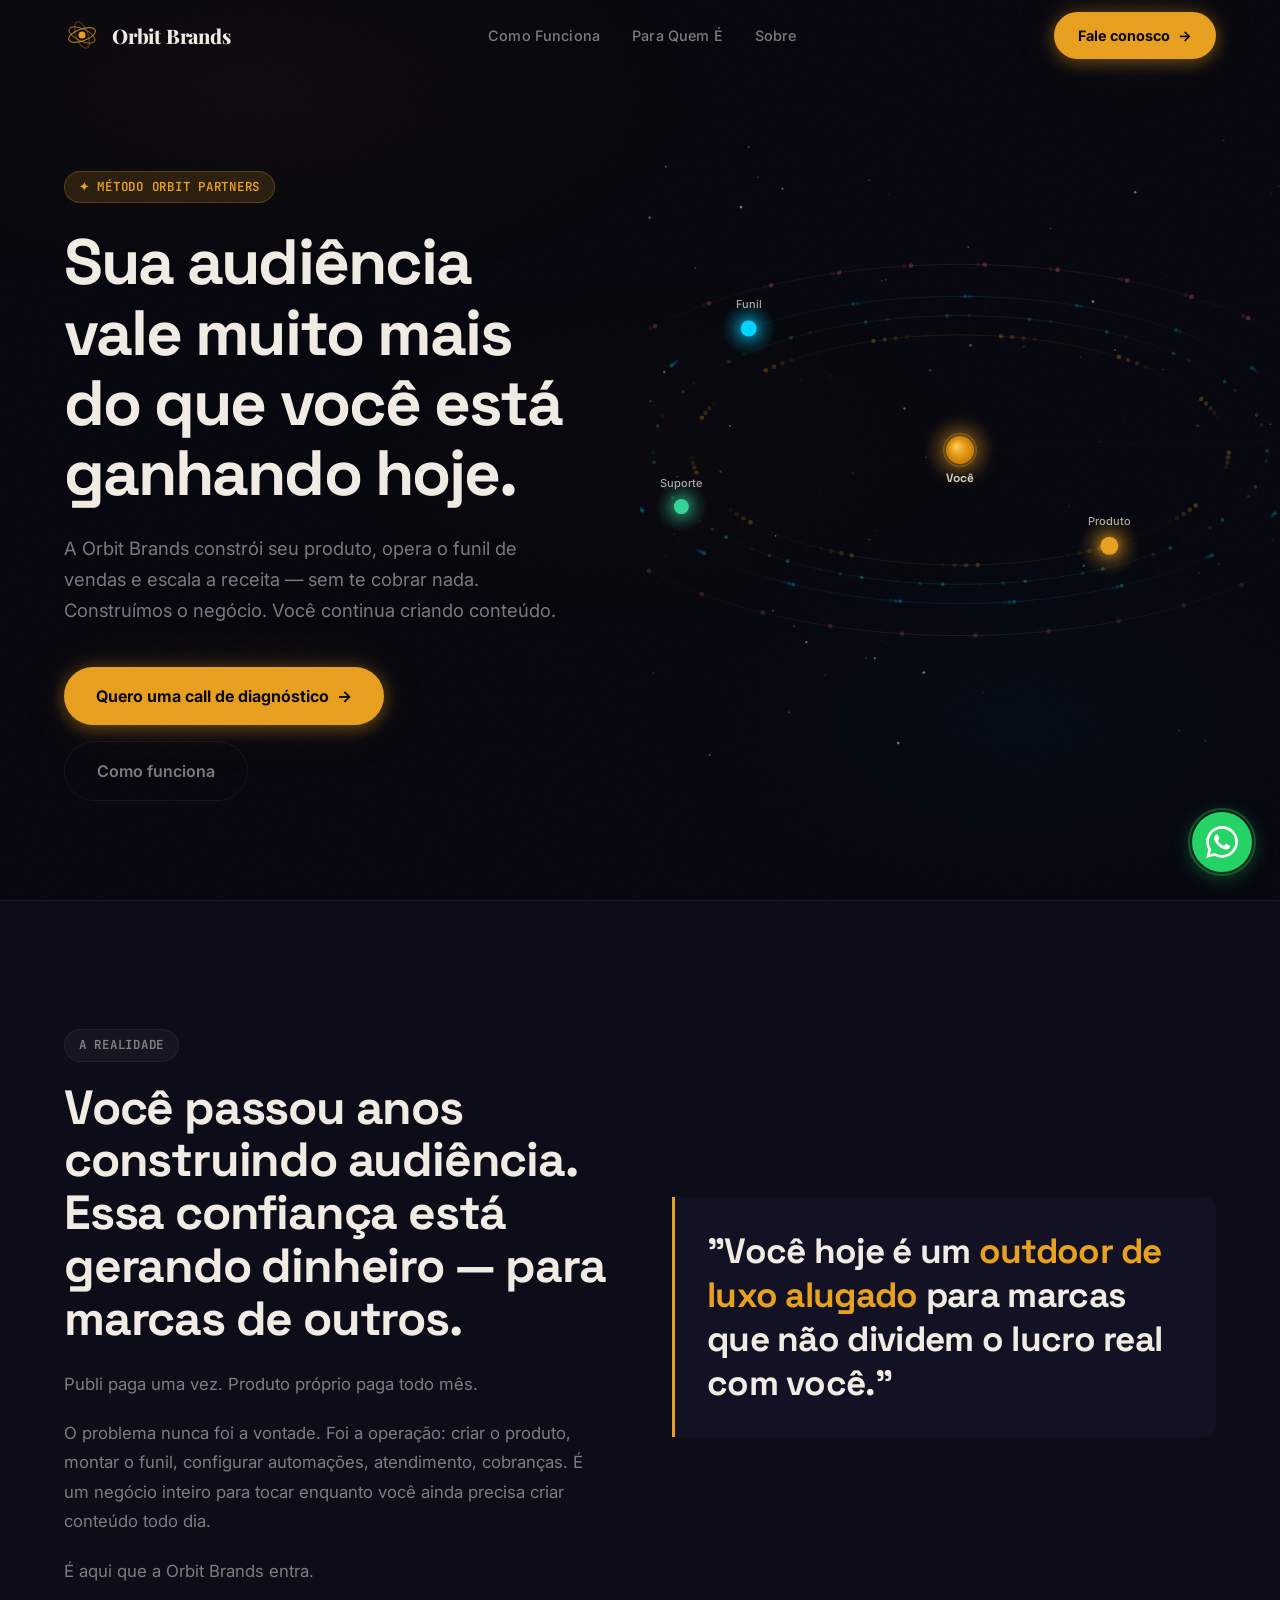
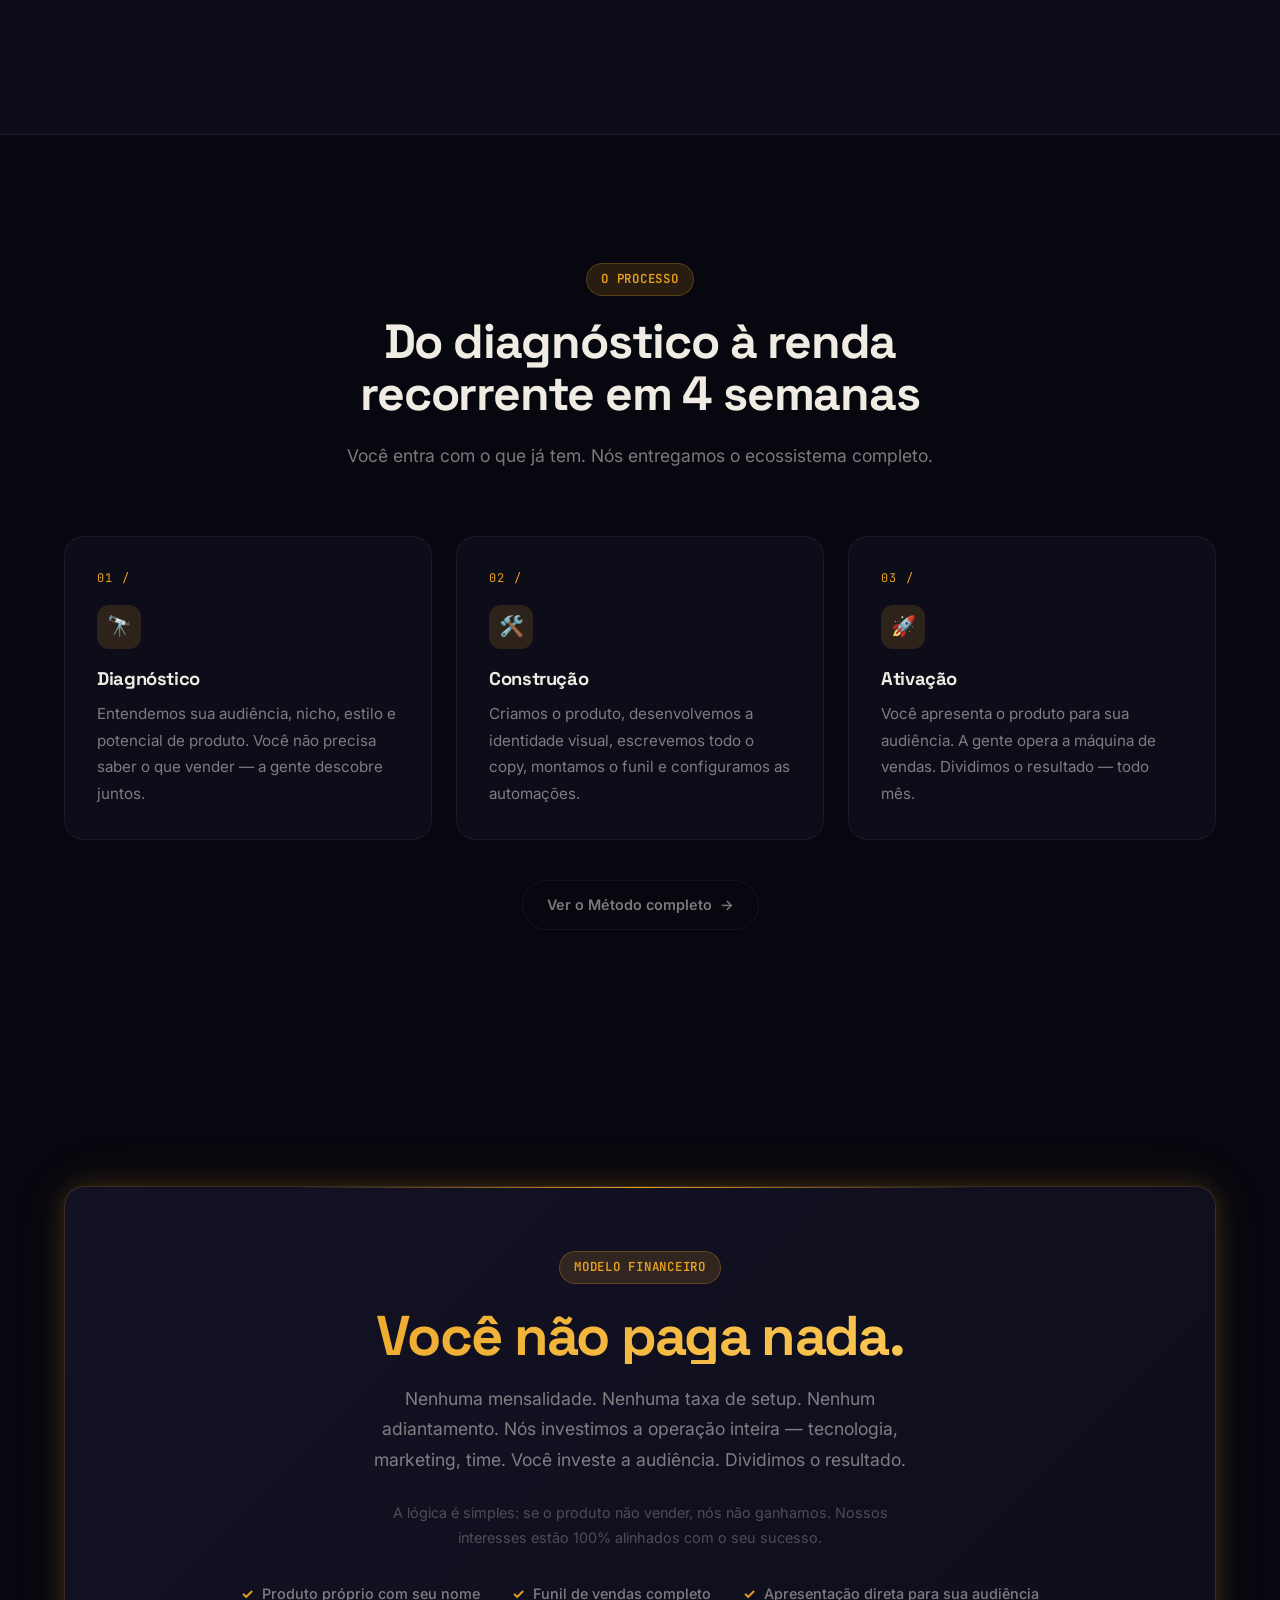
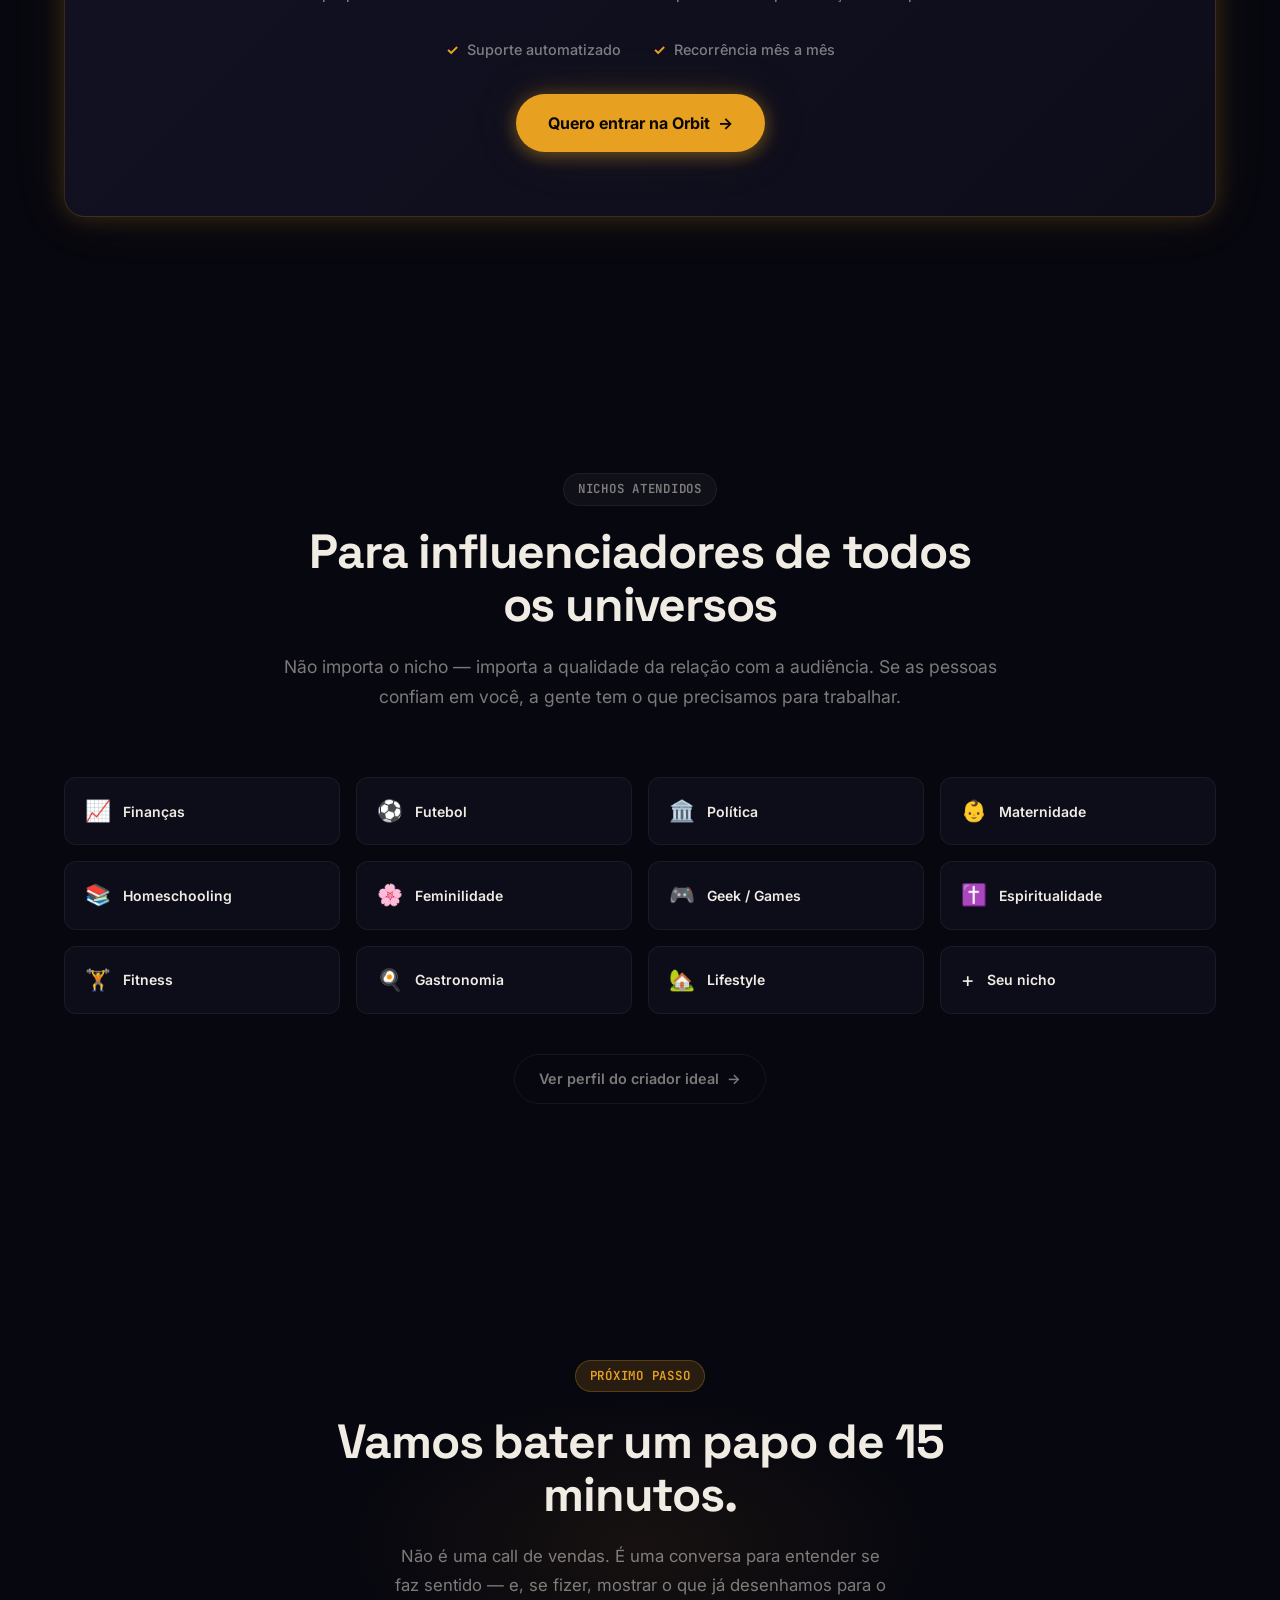
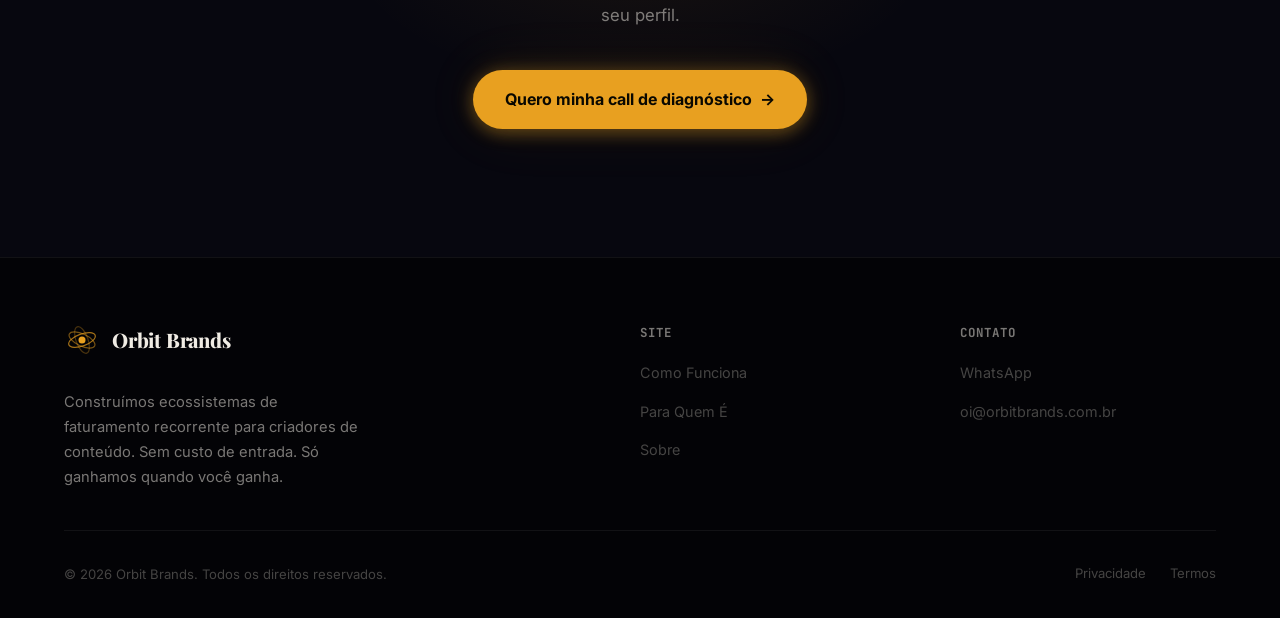
==== commit 368b52c7: "fix: hero text 42% width to prevent overlap, add SVG favicon, improve mobile styles" ====
--- a/index.html
+++ b/index.html
@@ -3,6 +3,7 @@
 <head>
   <meta charset="UTF-8" />
   <meta name="viewport" content="width=device-width, initial-scale=1.0" />
+  <link rel="icon" type="image/svg+xml" href="favicon.svg" />
   <title>Orbit Brands — Sua audiência virou um ecossistema de renda recorrente</title>
   <meta name="description" content="A Orbit Brands constrói o produto, opera o funil de vendas e escala sua receita — sem te cobrar nada. Só ganhamos quando você ganhar." />
   <link rel="stylesheet" href="assets/css/orbit.css" />
--- a/assets/css/orbit.css
+++ b/assets/css/orbit.css
@@ -494,11 +494,13 @@
 }
 
 .hero .container {
-  max-width: 1350px;
+  max-width: 100%;
+  padding-left: clamp(2rem, 5vw, 6rem);
+  padding-right: 1rem;
 }
 
 .hero__content {
-  max-width: 600px;
+  max-width: 42%;
   position: relative;
   z-index: 2;
 }
@@ -509,14 +511,14 @@
 
 .hero h1 {
   margin-bottom: var(--sp-6);
-  font-size: clamp(2.8rem, 6vw, 5rem);
+  font-size: clamp(2.4rem, 5vw, 4.5rem);
 }
 
 .hero__sub {
-  font-size: clamp(1rem, 2vw, 1.2rem);
+  font-size: clamp(0.95rem, 1.8vw, 1.15rem);
   color: var(--color-muted);
   margin-bottom: var(--sp-10);
-  max-width: 580px;
+  max-width: 100%;
   line-height: 1.7;
 }
 
@@ -530,28 +532,46 @@
 /* ── Canvas orbital ────────────────────────────────────── */
 #orbital-canvas {
   position: absolute;
-  right: 5%;
+  right: 0;
   top: 50%;
   transform: translateY(-50%);
-  width: clamp(550px, 60vw, 850px);
-  height: clamp(550px, 60vw, 850px);
+  width: 50vw;
+  height: 50vw;
+  max-width: 800px;
+  max-height: 800px;
   z-index: 1;
   opacity: 1;
 }
 
 @media (max-width: 1024px) {
+  .hero__content {
+    max-width: 100%;
+  }
+
   #orbital-canvas {
-    right: -10%;
-    opacity: 0.40;
-    width: 600px;
-    height: 600px;
+    right: -15%;
+    opacity: 0.30;
+    width: 650px;
+    height: 650px;
   }
-
-  .hero__content { max-width: 100%; }
 }
 
 @media (max-width: 640px) {
-  #orbital-canvas { right: -30%; }
+  .hero .container {
+    padding-left: var(--sp-4);
+    padding-right: var(--sp-4);
+  }
+
+  .hero h1 {
+    font-size: clamp(2rem, 8vw, 2.8rem);
+  }
+
+  #orbital-canvas {
+    right: -40%;
+    opacity: 0.20;
+    width: 400px;
+    height: 400px;
+  }
 }
 
 /* ── Scroll Reveal ─────────────────────────────────────── */
